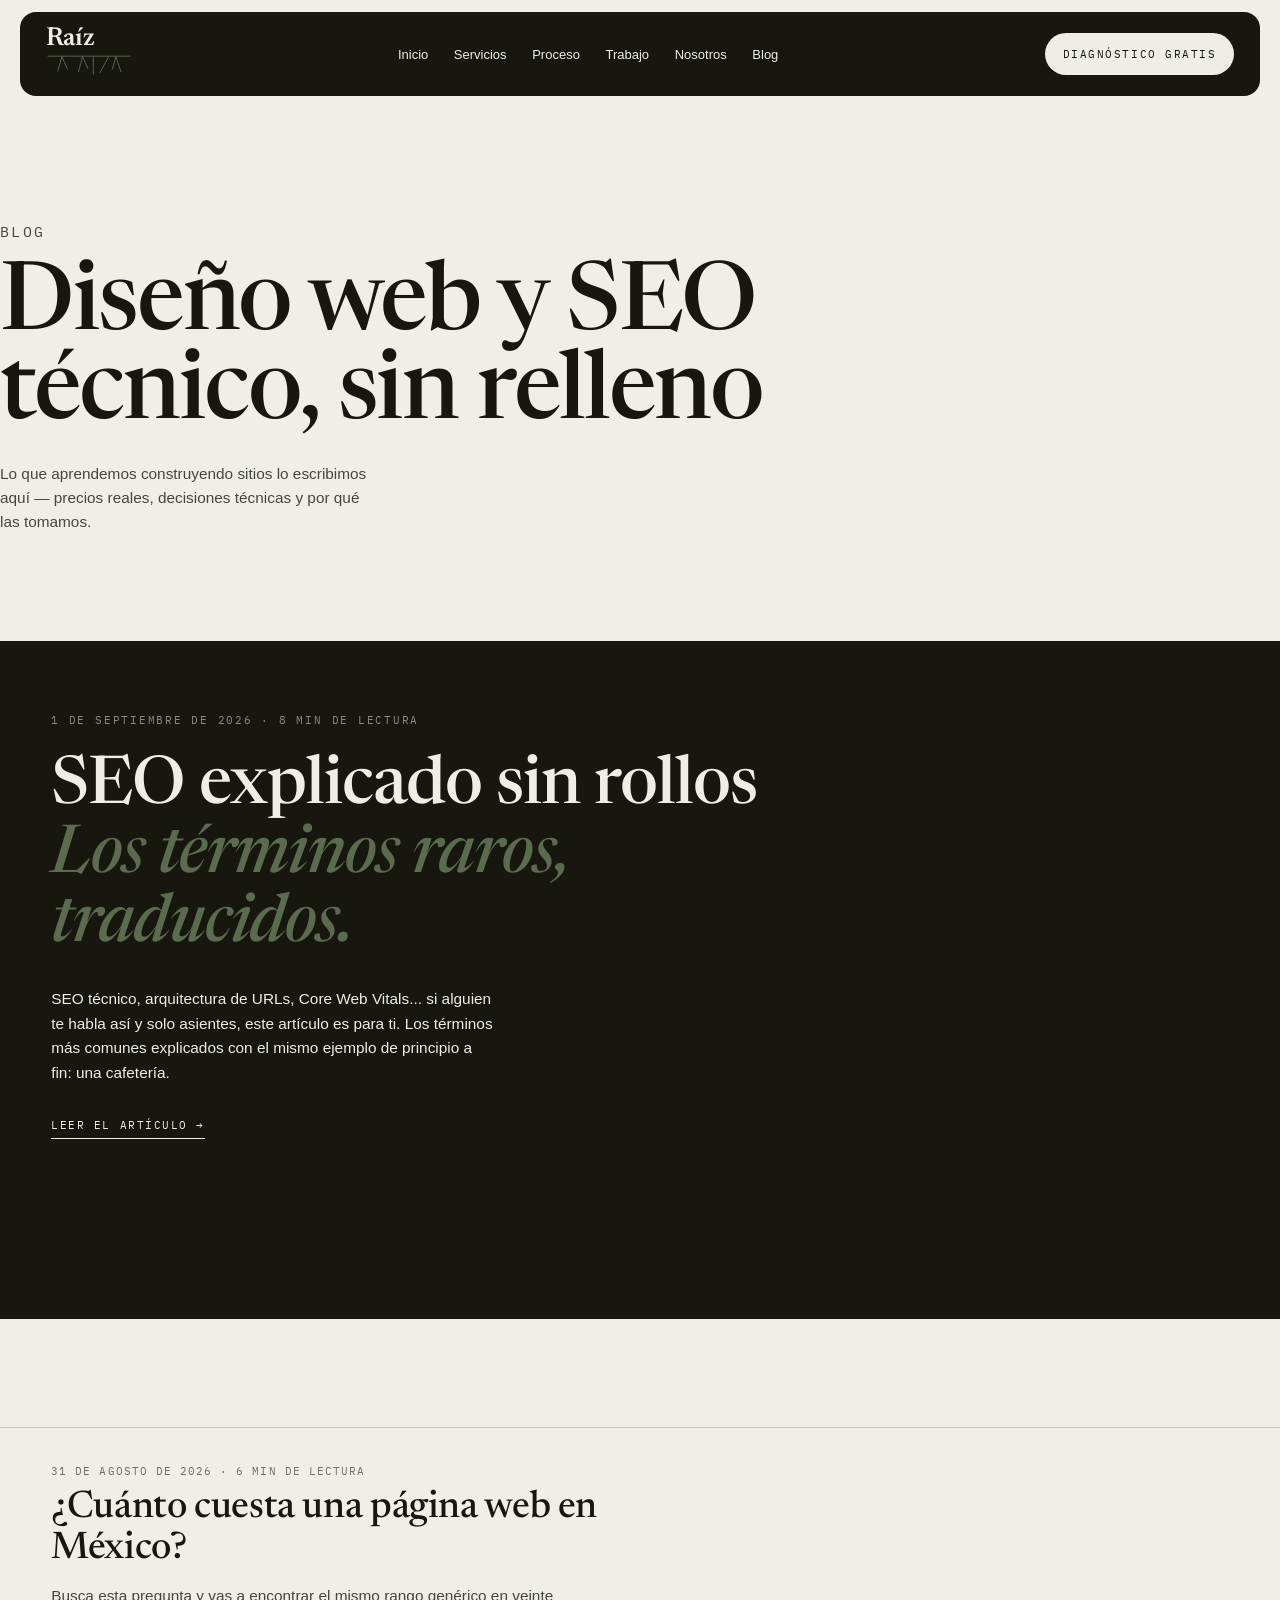
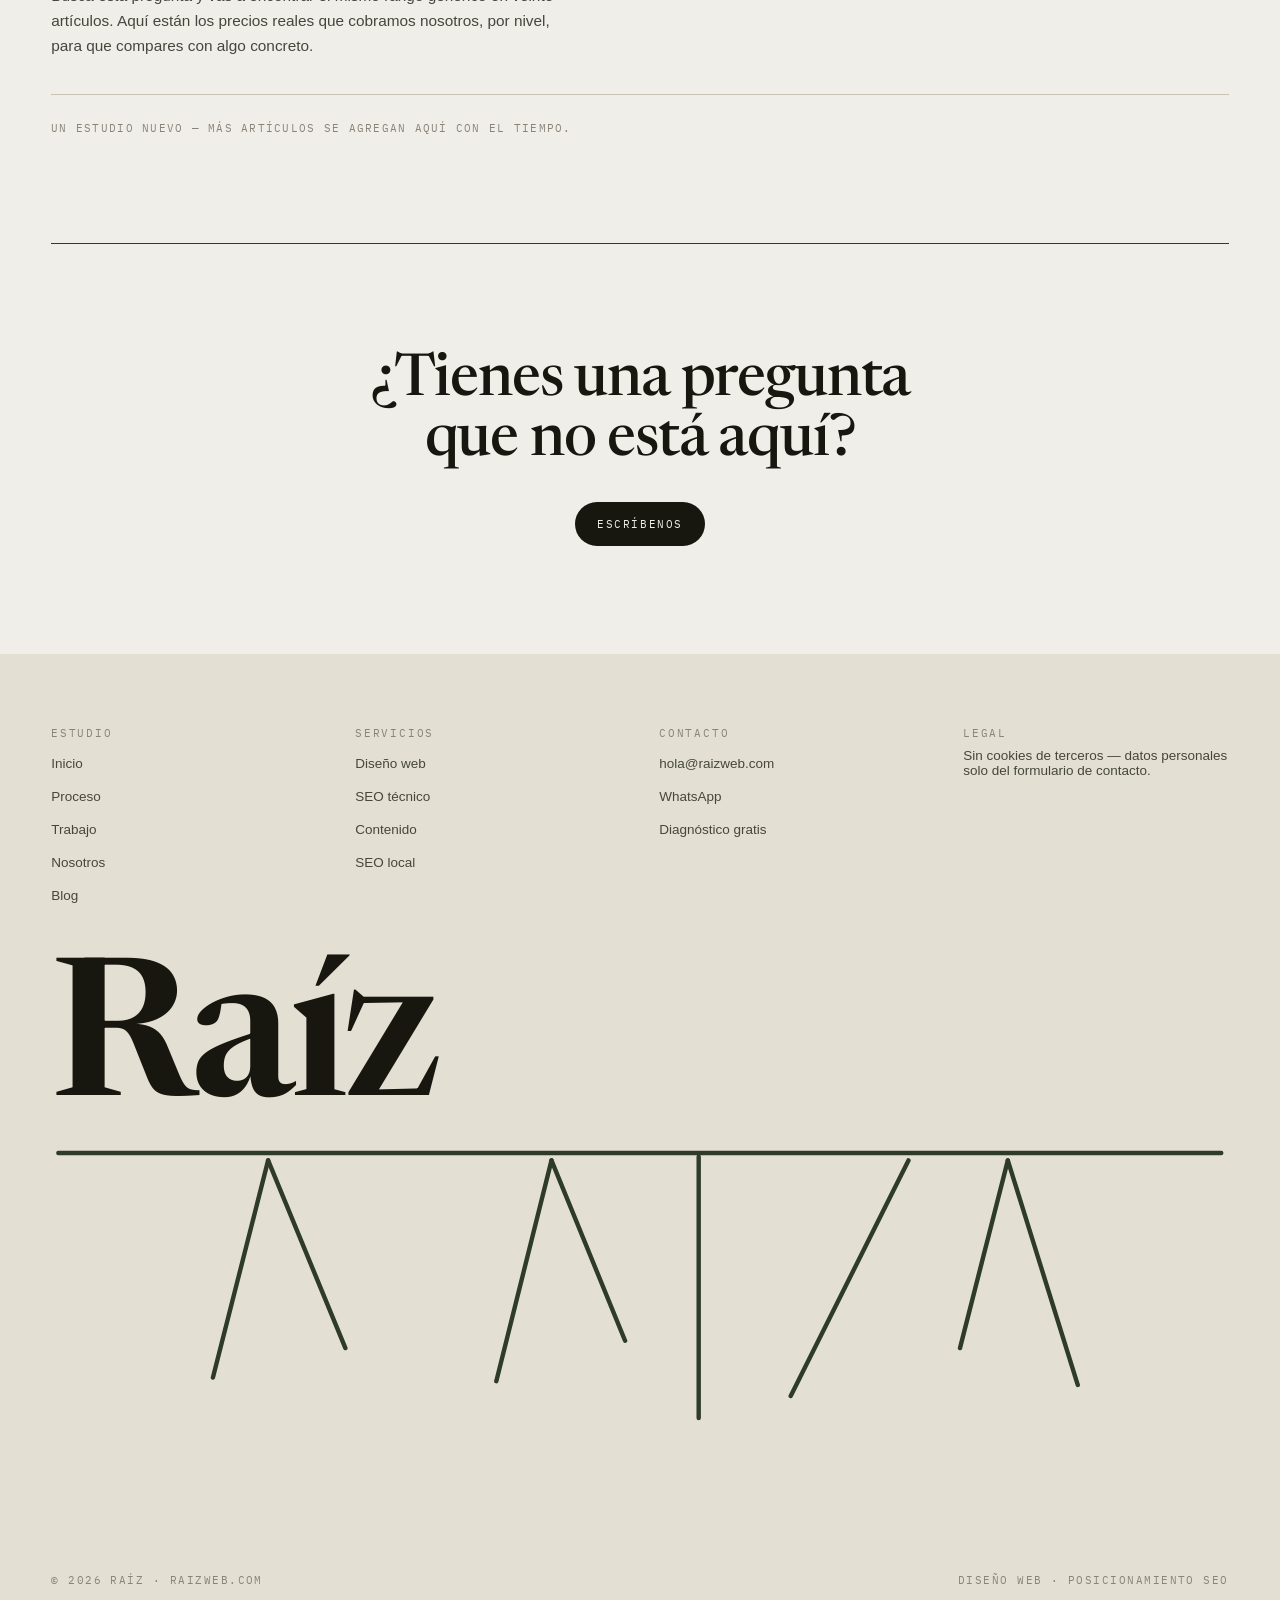
==== blog/index.html @ e57030e3 "Recupera el sitio de raizweb.com desde el despliegue publicado El fuente original se perdió: la carp" ====
<!doctype html>
<html lang="es-MX">
<head>
<meta charset="utf-8" />
<!-- Google tag (gtag.js) -->
<script async src="https://www.googletagmanager.com/gtag/js?id=G-R4C24F13Y9"></script>
<script>
  window.dataLayer = window.dataLayer || [];
  function gtag(){dataLayer.push(arguments);}
  gtag('js', new Date());
  gtag('config', 'G-R4C24F13Y9');
</script>
<meta name="viewport" content="width=device-width, initial-scale=1" />
<title>Blog — Diseño Web y SEO Técnico | Raíz</title>
<meta name="description" content="Ideas claras sobre diseño web y SEO técnico, sin relleno: precios reales, cómo se construye un sitio y qué es lo que de verdad mueve tu posición en Google." />
<link rel="canonical" href="https://raizweb.com/blog/" />
<meta name="theme-color" content="#17170F" />
<link rel="icon" href="/assets/icons/favicon.svg" type="image/svg+xml" />
<link rel="manifest" href="/site.webmanifest" />

<meta property="og:type" content="website" />
<meta property="og:site_name" content="Raíz" />
<meta property="og:title" content="Blog — Diseño Web y SEO Técnico | Raíz" />
<meta property="og:description" content="Ideas claras sobre diseño web y SEO técnico, sin relleno." />
<meta property="og:url" content="https://raizweb.com/blog/" />
<meta property="og:locale" content="es_MX" />
<meta property="og:image" content="https://raizweb.com/assets/img/og/default.jpg" />
<meta property="og:image:width" content="1200" />
<meta property="og:image:height" content="630" />
<meta name="twitter:card" content="summary_large_image" />
<meta name="twitter:image" content="https://raizweb.com/assets/img/og/default.jpg" />

<link rel="preconnect" href="https://fonts.googleapis.com" />
<link rel="preconnect" href="https://fonts.gstatic.com" crossorigin />
<link href="https://fonts.googleapis.com/css2?family=Newsreader:ital,opsz,wght@0,6..72,400;0,6..72,500;0,6..72,600;1,6..72,400&family=IBM+Plex+Mono:wght@400;500&display=swap" rel="stylesheet" />
<link rel="stylesheet" href="../css/raiz.css?v=2" />

<script type="application/ld+json">
{
  "@context": "https://schema.org",
  "@type": "BreadcrumbList",
  "itemListElement": [
    { "@type": "ListItem", "position": 1, "name": "Inicio", "item": "https://raizweb.com/" },
    { "@type": "ListItem", "position": 2, "name": "Blog", "item": "https://raizweb.com/blog/" }
  ]
}
</script>
<script type="application/ld+json">
{
  "@context": "https://schema.org",
  "@type": "Blog",
  "name": "Blog — Raíz",
  "url": "https://raizweb.com/blog/",
  "publisher": { "@type": "ProfessionalService", "name": "Raíz", "url": "https://raizweb.com/" }
}
</script>
</head>
<body>

<header class="encabezado">
  <div class="encabezado__barra">
    <a class="marca" href="../index.html" aria-label="Raíz, inicio">
      <span class="marca__texto">Raíz</span>
      <svg class="marca__raices" viewBox="0 0 640 210" fill="none" stroke="currentColor" stroke-width="7" stroke-linecap="round" aria-hidden="true">
        <path d="M14 16 H626" />
        <path d="M118 20 L88 128" /><path d="M118 20 L160 112" />
        <path d="M272 20 L242 130" /><path d="M272 20 L312 108" />
        <path d="M352 18 L352 150" />
        <path d="M466 20 L402 138" />
        <path d="M520 20 L494 112" /><path d="M520 20 L558 132" />
      </svg>
    </a>
    <nav class="nav">
      <a href="../index.html">Inicio</a>
      <a href="../servicios.html">Servicios</a>
      <a href="../proceso.html">Proceso</a>
      <a href="../trabajos.html">Trabajo</a>
      <a href="../nosotros.html">Nosotros</a>
      <a href="../blog/">Blog</a>
    </nav>
    <a class="btn btn--claro" href="../contacto.html"><span class="btn__largo">Diagnóstico gratis</span><span class="btn__corto">Diagnóstico</span></a>
    <button class="menu-boton" type="button" data-menu-boton aria-expanded="false" aria-controls="menu-movil" aria-label="Abrir menú">
      <span></span><span></span>
    </button>
  </div>
</header>

<div class="menu-movil" id="menu-movil" data-menu-movil>
  <nav>
    <a href="../index.html">Inicio</a>
    <a href="../servicios.html">Servicios</a>
    <a href="../proceso.html">Proceso</a>
    <a href="../trabajos.html">Trabajo</a>
    <a href="../nosotros.html">Nosotros</a>
    <a href="../blog/">Blog</a>
  </nav>
  <a class="btn btn--claro menu-movil__cta" href="../contacto.html">Diagnóstico gratis</a>
  <svg class="menu-movil__raices" viewBox="0 0 640 210" fill="none" stroke="currentColor" stroke-width="2.4" stroke-linecap="round" preserveAspectRatio="none" aria-hidden="true">
    <path d="M4 6 H636" />
    <path d="M118 10 L88 128" /><path d="M118 10 L160 112" />
    <path d="M272 10 L242 130" /><path d="M272 10 L312 108" />
    <path d="M352 8 L352 150" />
    <path d="M466 10 L402 138" />
    <path d="M520 10 L494 112" /><path d="M520 10 L558 132" />
  </svg>
</div>

<main id="main">
  <section class="pagina-hero contenedor">
    <p class="mono pagina-hero__eyebrow">Blog</p>
    <h1>Diseño web y SEO técnico, sin relleno</h1>
    <p>Lo que aprendemos construyendo sitios lo escribimos aquí — precios reales, decisiones técnicas y por qué las tomamos.</p>
  </section>

  <section class="seccion seccion--ink" style="padding-top: 0">
    <div class="contenedor">
      <a class="articulo-destacado reveal" href="seo-explicado-sin-rollos.html">
        <p class="mono mono--ink articulo-destacado__fecha">1 de septiembre de 2026 · 8 min de lectura</p>
        <h2 class="articulo-destacado__titulo">SEO explicado sin rollos <em>Los términos raros, traducidos.</em></h2>
        <p class="articulo-destacado__extracto">SEO técnico, arquitectura de URLs, Core Web Vitals... si alguien te habla así y solo asientes, este artículo es para ti. Los términos más comunes explicados con el mismo ejemplo de principio a fin: una cafetería.</p>
        <span class="enlace-subrayado" style="border-bottom-color: var(--crema)">Leer el artículo →</span>
      </a>
    </div>
  </section>

  <section class="seccion">
    <div class="contenedor articulos">
      <a class="articulo-item reveal" href="cuanto-cuesta-una-pagina-web-mexico.html">
        <p class="mono articulo-item__fecha">31 de agosto de 2026 · 6 min de lectura</p>
        <h3 class="articulo-item__titulo">¿Cuánto cuesta una página web en México?</h3>
        <p class="articulo-item__extracto">Busca esta pregunta y vas a encontrar el mismo rango genérico en veinte artículos. Aquí están los precios reales que cobramos nosotros, por nivel, para que compares con algo concreto.</p>
      </a>
    </div>
    <div class="contenedor">
      <p class="nota">Un estudio nuevo — más artículos se agregan aquí con el tiempo.</p>
    </div>
  </section>

  <section class="contenedor">
    <div class="cta-final reveal">
      <h2>¿Tienes una pregunta que no está aquí?</h2>
      <a class="btn btn--solido" href="../contacto.html">Escríbenos</a>
    </div>
  </section>
</main>

<footer class="pie">
  <div class="contenedor">
    <div class="pie__mapa">
      <div class="pie__col">
        <p class="mono">Estudio</p>
        <a href="../index.html">Inicio</a><a href="../proceso.html">Proceso</a><a href="../trabajos.html">Trabajo</a><a href="../nosotros.html">Nosotros</a><a href="../blog/">Blog</a>
      </div>
      <div class="pie__col">
        <p class="mono">Servicios</p>
        <a href="../servicios.html">Diseño web</a><a href="../servicios.html">SEO técnico</a><a href="../servicios.html">Contenido</a><a href="../servicios.html">SEO local</a>
      </div>
      <div class="pie__col">
        <p class="mono">Contacto</p>
        <a href="mailto:hola@raizweb.com">hola@raizweb.com</a><a href="https://wa.me/523331425580" target="_blank" rel="noopener noreferrer">WhatsApp</a><a href="../contacto.html">Diagnóstico gratis</a>
      </div>
      <div class="pie__col">
        <p class="mono">Legal</p>
        <p>Sin cookies de terceros — datos personales solo del formulario de contacto.</p>
      </div>
    </div>

    <div class="pie__firma">
      <p class="pie__wordmark">Raíz</p>
      <svg class="pie__raices" viewBox="0 0 640 210" fill="none" stroke="currentColor" stroke-width="2.4" stroke-linecap="round" preserveAspectRatio="none" aria-hidden="true">
        <path d="M4 6 H636" />
        <path d="M118 10 L88 128" /><path d="M118 10 L160 112" />
        <path d="M272 10 L242 130" /><path d="M272 10 L312 108" />
        <path d="M352 8 L352 150" />
        <path d="M466 10 L402 138" />
        <path d="M520 10 L494 112" /><path d="M520 10 L558 132" />
      </svg>
    </div>

    <div class="pie__legal">
      <span>© 2026 Raíz · raizweb.com</span>
      <span>Diseño web · Posicionamiento SEO</span>
    </div>
  </div>
</footer>

<script src="../js/raiz.js?v=2"></script>
</body>
</html>
---- css/raiz.css ----
/* ==========================================================================
   Raíz — raízweb.com
   Hoja de estilos base del diseño. Estructura: tokens → base → layout →
   secciones → responsive. Todo con clases: listo para animar.
   ========================================================================== */

/* --- 1. Tokens ------------------------------------------------------------ */
:root {
  /* Color */
  --paper: #F0EEE8;      /* fondo principal */
  --crema: #EFEDE7;      /* texto sobre ink */
  --arena: #E4DFD3;      /* fondo secciones cálidas (trabajo, footer) */
  --arena-2: #E7E3D8;    /* superficie del módulo excavación */
  --ink: #17170F;        /* negro verdoso de marca */
  --verde: #2E3B27;      /* verde raíz */
  --verde-claro: #5A6B4E;
  --verde-terminal: #7E8C71;
  --texto: #46463C;
  --texto-suave: #6E6E62;
  --texto-arena: #8A8478;
  --texto-ink: #A9A99C;
  --texto-ink-suave: #8B8B7E;
  --linea: #C9C3B4;              /* hairline sobre paper */
  --linea-suave: #DDD7C9;
  --linea-ink: rgba(239, 237, 231, .18);

  /* Tipografía */
  --serif: "Newsreader", Georgia, "Times New Roman", serif;
  --sans: "Helvetica Neue", Helvetica, Arial, sans-serif;
  --mono: "IBM Plex Mono", ui-monospace, "SF Mono", Menlo, monospace;

  /* Escala tipográfica (fluida) */
  --t-display: clamp(46px, 7.4vw, 128px);   /* h1 hero / cierre */
  --t-h2: clamp(34px, 4.6vw, 78px);         /* títulos de sección */
  --t-h3: clamp(24px, 3vw, 46px);           /* filas de servicio */
  --t-h4: clamp(24px, 2.3vw, 34px);         /* pasos del método */
  --t-lead: clamp(15px, 1.2vw, 19px);
  --t-body: 15px;
  --t-small: 13.5px;
  --t-mono: 11px;

  /* Ritmo vertical y contenedor */
  --max: 1400px;
  --pad-x: clamp(20px, 4vw, 64px);
  --sec-y: clamp(64px, 12vh, 140px);
  --radio: 18px;
  --radio-s: 14px;

  /* Movimiento */
  --ease: cubic-bezier(.2, .7, .2, 1);
  --dur: .4s;
}

/* --- 2. Base -------------------------------------------------------------- */
*, *::before, *::after { box-sizing: border-box; }

html { scroll-behavior: smooth; }

body {
  margin: 0;
  background: var(--paper);
  color: var(--ink);
  font-family: var(--sans);
  font-size: var(--t-body);
  -webkit-font-smoothing: antialiased;
  text-rendering: optimizeLegibility;
}

h1, h2, h3, h4 { margin: 0; font-weight: 400; font-family: var(--serif); }
p { margin: 0; text-wrap: pretty; }
a { color: inherit; text-decoration: none; }
a:hover { color: var(--verde-claro); }
img, svg { display: block; }
::selection { background: var(--verde); color: var(--paper); }

.serif { font-family: var(--serif); }

/* Etiqueta mono: se usa en todos los micro-textos del sitio */
.mono {
  font-family: var(--mono);
  font-size: var(--t-mono);
  letter-spacing: .16em;
  text-transform: uppercase;
  color: var(--texto-suave);
}
.mono--ink { color: var(--texto-ink-suave); }

.contenedor { max-width: var(--max); margin: 0 auto; padding: 0 var(--pad-x); }
.seccion { padding: var(--sec-y) 0; }
.seccion--ink { background: var(--ink); color: var(--crema); }
.seccion--arena { background: var(--arena); }

/* Cabecera de sección: título + párrafo a la derecha */
.cabecera {
  display: grid;
  grid-template-columns: minmax(0, 1fr) minmax(240px, .7fr);
  gap: clamp(24px, 4vw, 64px);
  align-items: end;
  margin-bottom: clamp(34px, 6vh, 66px);
}
.cabecera__eyebrow { margin-bottom: 18px; }
.titulo {
  font-size: var(--t-h2);
  font-weight: 500;
  line-height: .96;
  letter-spacing: -.02em;
  text-wrap: balance;
}
.cabecera__texto { line-height: 1.55; color: var(--texto); max-width: 40ch; }
.seccion--ink .cabecera__texto { color: var(--texto-ink); }

/* Botones */
.btn {
  display: inline-block;
  font-family: var(--mono);
  font-size: var(--t-mono);
  letter-spacing: .14em;
  text-transform: uppercase;
  padding: 15px 22px;
  border-radius: 999px;
  white-space: nowrap;
  transition: background var(--dur) var(--ease), color var(--dur) var(--ease), border-color var(--dur) var(--ease);
}
.btn--solido { background: var(--ink); color: var(--crema); }
.btn--solido:hover { background: var(--verde); color: var(--crema); }
.btn--linea { border: 1px solid var(--linea); }
.btn--linea:hover { border-color: var(--ink); color: var(--ink); }
.btn--claro { background: var(--crema); color: var(--ink); padding: 14px 18px; }
.btn--claro:hover { background: var(--verde-claro); color: var(--crema); }

/* --- 3. Cabecera del sitio ------------------------------------------------ */
.encabezado {
  position: sticky;
  top: 0;
  z-index: 60;
  padding: 12px clamp(12px, 2vw, 20px);
  background: color-mix(in srgb, var(--paper) 82%, transparent);
  backdrop-filter: blur(14px);
}
.encabezado__barra {
  display: flex;
  align-items: center;
  justify-content: space-between;
  gap: 24px;
  background: var(--ink);
  color: var(--crema);
  border-radius: 16px;
  padding: 14px clamp(16px, 2vw, 26px);
}
.marca { display: flex; flex-direction: column; gap: 2px; line-height: 1; }
.marca__texto { font-family: var(--serif); font-weight: 600; font-size: 26px; letter-spacing: -.01em; }
.marca__raices { width: 86px; height: auto; overflow: visible; color: var(--verde-claro); }
.nav { display: flex; align-items: center; gap: clamp(14px, 2vw, 34px); font-size: 13px; }
.nav a { position: relative; }
.nav a::after {
  content: "";
  position: absolute;
  left: 0; right: 100%; bottom: -5px;
  height: 1px;
  background: currentColor;
  transition: right var(--dur) var(--ease);
}
.nav a:hover::after { right: 0; }

/* --- 4. Hero -------------------------------------------------------------- */
.hero {
  position: relative;
  overflow: hidden;
  padding: clamp(40px, 8vh, 96px) 0 0;
  min-height: 88vh;
  display: flex;
  flex-direction: column;
  justify-content: space-between;
}
/* Video de fondo del hero: carga diferida por IntersectionObserver (raiz.js).
   Mientras no hay fotogramas listos, se ve el placeholder rayado del wrap;
   raiz.js añade .is-cargado en el evento canplay y el video aparece encima. */
.hero__video-wrap {
  position: absolute;
  inset: 0;
  z-index: 0;
  overflow: hidden;
  background: repeating-linear-gradient(135deg, var(--crema) 0 9px, var(--arena-2) 9px 18px);
}
.hero__video {
  position: absolute;
  inset: 0;
  width: 100%;
  height: 100%;
  object-fit: cover;
  opacity: 0;
  transition: opacity .6s var(--ease);
}
.hero__video.is-cargado { opacity: 1; }
/* Velo: sube la luminosidad del fondo lo suficiente para que el H1 (ink
   sobre el video) mantenga >= 4.5:1 incluso en el fotograma más claro del
   loop (verificado: peor caso medido 3.89:1 sin velo -> 5.4:1 con este
   degradado). Más opaco a la izquierda, donde vive el texto. */
.hero__velo {
  position: absolute;
  inset: 0;
  background: linear-gradient(100deg,
    color-mix(in srgb, var(--paper) 38%, transparent) 0%,
    color-mix(in srgb, var(--paper) 20%, transparent) 60%,
    color-mix(in srgb, var(--paper) 9%, transparent) 100%);
}
.hero > *:not(.hero__video-wrap) { position: relative; z-index: 1; }
.hero__grid {
  display: grid;
  grid-template-columns: minmax(0, 1.55fr) minmax(240px, .85fr);
  gap: clamp(28px, 4vw, 72px);
  align-items: end;
  width: 100%;
}
/* --texto-suave (#6E6E62), color base de .mono, ya da ~4.45:1 contra --paper
   sólido -- al límite incluso SIN video (hallazgo aparte, no se toca aquí).
   Con el video de fondo no hay velo translúcido que lo salve, así que se le
   da un chip 100% opaco: iguala el estándar del resto del sitio en vez de
   quedar por debajo. */
.hero__eyebrow {
  display: inline-block;
  letter-spacing: .18em;
  margin-bottom: clamp(22px, 4vh, 44px);
  background: var(--paper);
  padding: 7px 14px;
  border-radius: 999px;
}
.hero__titular {
  font-size: var(--t-display);
  font-weight: 500;
  line-height: .9;
  letter-spacing: -.025em;
  text-wrap: balance;
}
.hero__titular em { font-style: italic; color: var(--verde); }
/* --texto (#46463C) es más claro que --ink: sobre el video necesita mucho
   más respaldo que el degradado del velo por sí solo (medido: 2.43:1 en el
   peor fotograma sin nada). En vez de oscurecer el texto, se le da un panel
   propio al 62% de --paper — verificado >= 4.5:1 (da ~5.3:1) en el peor caso. */
.hero__lateral {
  display: flex;
  flex-direction: column;
  gap: 26px;
  padding: clamp(20px, 2.4vw, 30px);
  background: color-mix(in srgb, var(--paper) 62%, transparent);
  border-radius: var(--radio);
}
.hero__lead { font-size: clamp(15px, 1.15vw, 18px); line-height: 1.5; color: var(--texto); max-width: 38ch; }
.hero__acciones { display: flex; flex-wrap: wrap; gap: 10px; }

/* Banda de raíces: la "línea del suelo" del hero */
.banda-raices { margin-top: clamp(36px, 7vh, 88px); overflow: hidden; }
.banda-raices__linea { border-top: 1.5px solid var(--verde); }
.banda-raices__fila {
  display: flex;
  align-items: flex-start;
  justify-content: space-between;
  gap: 12px;
  padding: 0 clamp(16px, 6vw, 130px);
  color: var(--verde);
}
.raiz-glifo { width: clamp(42px, 5.6vw, 84px); height: auto; overflow: visible; }
.raiz-glifo path { stroke-dasharray: 240; }
/* Animación de crecimiento: se dispara con .is-visible (ver js/raiz.js) */
.banda-raices.is-visible .raiz-glifo path { animation: raizCrece 1.5s var(--ease) both; }
.banda-raices .raiz-glifo:nth-child(1) path { animation-delay: .10s; }
.banda-raices .raiz-glifo:nth-child(2) path { animation-delay: .28s; }
.banda-raices .raiz-glifo:nth-child(3) path { animation-delay: .46s; }
.banda-raices .raiz-glifo:nth-child(4) path { animation-delay: .64s; }
.banda-raices .raiz-glifo:nth-child(5) path { animation-delay: .82s; }

@keyframes raizCrece { from { stroke-dashoffset: 240; } to { stroke-dashoffset: 0; } }

/* --- 5. Marquesina -------------------------------------------------------- */
.marquesina { background: var(--ink); color: var(--crema); overflow: hidden; padding: 15px 0; }
.marquesina__pista {
  display: flex;
  width: max-content;
  animation: marquesina 34s linear infinite;
  font-family: var(--mono);
  font-size: 12px;
  letter-spacing: .2em;
  text-transform: uppercase;
}
.marquesina__grupo { display: flex; gap: 42px; padding-right: 42px; }
.marquesina__grupo span:nth-child(even) { opacity: .4; }
@keyframes marquesina { from { transform: translateX(0); } to { transform: translateX(-50%); } }

/* --- 6. Excavación (módulo interactivo) ----------------------------------- */
/* Dos capas apiladas; la variable --suelo (en %) define dónde está la línea.
   js/raiz.js la actualiza al arrastrar. Animar = interpolar --suelo. */
.excavacion {
  --suelo: 38%;
  position: relative;
  height: clamp(460px, 62vh, 660px);
  border-radius: 20px;
  overflow: hidden;
  border: 1px solid #D8D2C4;
  background: var(--arena-2);
  user-select: none;
  touch-action: none;
}
.capa { position: absolute; left: 0; right: 0; overflow: hidden; padding: clamp(20px, 3vw, 38px); }
.capa--superficie { top: 0; height: var(--suelo); }
.capa--subsuelo {
  top: var(--suelo);
  bottom: 0;
  background: var(--ink);
  color: var(--crema);
  padding-top: clamp(28px, 3.4vw, 46px);
  padding-bottom: 0;
}
.capa__encabezado {
  display: flex;
  align-items: baseline;
  justify-content: space-between;
  gap: 16px;
}
.capa__encabezado strong { font-weight: 400; color: var(--ink); }
.capa--subsuelo .capa__encabezado strong { color: var(--crema); }

.superficie__grid {
  display: grid;
  grid-template-columns: repeat(auto-fit, minmax(150px, 1fr));
  gap: clamp(16px, 2vw, 30px);
  margin-top: clamp(18px, 3vh, 34px);
}
.superficie__item { border-top: 1px solid var(--linea); padding-top: 14px; }
.superficie__item h3 { font-size: clamp(20px, 1.9vw, 28px); line-height: 1.05; }
.superficie__item p { font-size: 13px; line-height: 1.5; color: #56564B; margin-top: 8px; }

.subsuelo__grid { display: grid; grid-template-columns: minmax(0, 1fr) minmax(0, .8fr); gap: clamp(20px, 3vw, 48px); }
.subsuelo__lista { display: flex; flex-direction: column; gap: 14px; margin-top: clamp(16px, 2.6vh, 30px); }
.subsuelo__fila {
  display: grid;
  grid-template-columns: 42px 1fr;
  gap: 12px;
  align-items: baseline;
  border-top: 1px solid var(--linea-ink);
  padding-top: 12px;
  font-size: clamp(15px, 1.5vw, 21px);
}
.subsuelo__fila i { font-family: var(--mono); font-size: 11px; font-style: normal; color: #6C7A5F; }
.terminal {
  font-family: var(--mono);
  font-size: 11.5px;
  line-height: 2.1;
  color: var(--verde-terminal);
  border-left: 1px solid rgba(239, 237, 231, .14);
  padding-left: clamp(14px, 2vw, 26px);
}
.terminal b { font-weight: 400; color: var(--crema); }

/* Tirador de la línea del suelo */
.tirador {
  position: absolute;
  left: 0; right: 0;
  top: var(--suelo);
  height: 44px;
  transform: translateY(-50%);
  cursor: ns-resize;
  display: flex;
  align-items: center;
  justify-content: center;
}
.tirador__linea { position: absolute; left: 0; right: 0; top: 50%; height: 1.5px; background: var(--verde); }
.tirador__pastilla {
  position: relative;
  font-family: var(--mono);
  font-size: 10.5px;
  letter-spacing: .16em;
  text-transform: uppercase;
  background: var(--verde);
  color: var(--paper);
  padding: 8px 16px;
  border-radius: 999px;
  animation: late 2.6s ease-in-out infinite;
}
.excavacion.is-dragging .tirador__pastilla { animation: none; }
@keyframes late { 0%, 100% { transform: translateY(0); } 50% { transform: translateY(5px); } }

/* --- 7. Servicios --------------------------------------------------------- */
.servicios { display: flex; flex-direction: column; }
.servicio {
  display: grid;
  grid-template-columns: 72px minmax(0, 1fr) minmax(0, .9fr) 34px;
  gap: clamp(12px, 2vw, 28px);
  align-items: center;
  padding: clamp(20px, 2.4vw, 30px) var(--pad-x);
  margin: 0 calc(var(--pad-x) * -1);
  border-top: 1px solid var(--linea-ink);
  color: var(--crema);
  transition: background var(--dur) var(--ease), color var(--dur) var(--ease);
}
.servicio:last-child { border-bottom: 1px solid var(--linea-ink); }
.servicio:hover { background: var(--crema); color: var(--ink); }
.servicio__num { font-family: var(--mono); font-size: 11px; letter-spacing: .1em; opacity: .5; }
.servicio__nombre { font-family: var(--serif); font-size: var(--t-h3); line-height: 1; letter-spacing: -.02em; }
.servicio__detalle { font-family: var(--mono); font-size: 11px; letter-spacing: .06em; line-height: 1.9; opacity: .62; }
.servicio__flecha { font-size: 20px; opacity: .5; text-align: right; transition: transform var(--dur) var(--ease); }
.servicio:hover .servicio__flecha { transform: translateX(6px); }

/* --- 8. Método ------------------------------------------------------------ */
.metodo__grid {
  display: grid;
  grid-template-columns: repeat(auto-fit, minmax(168px, 1fr));
  gap: clamp(14px, 2vw, 40px);
  border-top: 1.5px solid var(--verde);
}
.paso__glifo { width: 62px; height: auto; overflow: visible; color: var(--verde); }
.paso__etapa { margin-top: 26px; }
.paso h3 { font-size: var(--t-h4); line-height: 1.05; margin-top: 10px; }
.paso p { font-size: 14px; line-height: 1.55; color: var(--texto); margin-top: 10px; }

/* --- 9. Trabajo ----------------------------------------------------------- */
.trabajo__cabecera {
  display: flex;
  flex-wrap: wrap;
  align-items: end;
  justify-content: space-between;
  gap: 20px;
  margin-bottom: clamp(30px, 5vh, 56px);
}
.enlace-subrayado { font-family: var(--mono); font-size: var(--t-mono); letter-spacing: .14em; text-transform: uppercase; border-bottom: 1px solid var(--ink); padding: 6px 0; }
.casos { display: grid; grid-template-columns: repeat(auto-fit, minmax(300px, 1fr)); gap: clamp(18px, 2.4vw, 34px); }
.caso__media {
  aspect-ratio: 4 / 3;
  border-radius: var(--radio-s);
  border: 1px solid var(--linea);
  /* PLACEHOLDER — sustituir por <img> real del proyecto */
  background: repeating-linear-gradient(135deg, var(--crema) 0 9px, var(--arena-2) 9px 18px);
  display: flex;
  align-items: center;
  justify-content: center;
  overflow: hidden;
}
.caso__media img { width: 100%; height: 100%; object-fit: cover; transition: transform .8s var(--ease); }
.caso:hover .caso__media img { transform: scale(1.03); }
.caso__pie {
  display: flex;
  align-items: baseline;
  justify-content: space-between;
  gap: 14px;
  margin-top: 18px;
  border-top: 1px solid var(--linea);
  padding-top: 14px;
}
.caso__nombre { font-family: var(--serif); font-size: clamp(21px, 1.9vw, 28px); }
.caso__metrica { font-family: var(--mono); font-size: clamp(13px, 1.1vw, 15px); color: var(--verde); margin-top: 8px; }
.nota { font-family: var(--mono); font-size: 10.5px; letter-spacing: .12em; text-transform: uppercase; color: var(--texto-arena); margin-top: 26px; }

/* --- 10. Cifras ----------------------------------------------------------- */
.cifras { display: grid; grid-template-columns: repeat(auto-fit, minmax(190px, 1fr)); gap: clamp(20px, 3vw, 44px); }
.cifra { border-top: 1px solid rgba(239, 237, 231, .22); padding-top: 18px; }
.cifra__valor { font-family: var(--serif); font-size: clamp(40px, 5vw, 76px); line-height: 1; letter-spacing: -.03em; }
.cifra__etiqueta { margin-top: 12px; }

/* --- 11. Planes ----------------------------------------------------------- */
.planes { display: grid; grid-template-columns: repeat(auto-fit, minmax(270px, 1fr)); gap: clamp(16px, 2vw, 26px); align-items: start; }
.plan {
  border: 1px solid var(--linea);
  border-radius: var(--radio);
  padding: clamp(24px, 2.6vw, 36px);
  background: var(--paper);
  transition: transform var(--dur) var(--ease), box-shadow var(--dur) var(--ease);
}
.plan:hover { transform: translateY(-4px); }
.plan--destacado { border-color: var(--ink); background: var(--ink); color: var(--crema); }
.plan__precio { font-family: var(--serif); font-size: clamp(22px, 2.3vw, 32px); line-height: 1.1; margin-top: 18px; }
.plan__unidad { font-family: var(--mono); font-size: 11px; color: var(--texto-suave); margin-top: 8px; }
.plan--destacado .plan__unidad { color: var(--texto-ink-suave); }
.plan__texto { font-size: 14px; line-height: 1.55; color: var(--texto); margin-top: 20px; }
.plan--destacado .plan__texto { color: var(--texto-ink); }
.plan__lista { display: flex; flex-direction: column; gap: 10px; margin-top: 24px; font-size: var(--t-small); color: var(--texto); }
.plan--destacado .plan__lista { color: #D5D3C8; }
.plan__lista > div { border-top: 1px solid var(--linea-suave); padding-top: 10px; }
.plan--destacado .plan__lista > div { border-top-color: var(--linea-ink); }
.plan__cta { display: block; text-align: center; margin-top: 28px; padding: 14px; }
.plan__cabecera { display: flex; align-items: center; justify-content: space-between; gap: 12px; }
.pastilla { font-family: var(--mono); font-size: 10px; letter-spacing: .14em; text-transform: uppercase; background: var(--verde); padding: 6px 12px; border-radius: 999px; }

/* --- 12. FAQ -------------------------------------------------------------- */
.faq { max-width: 1080px; margin: 0 auto; padding: 0 var(--pad-x); }
.faq__item { border-top: 1px solid var(--linea); }
.faq__item:last-of-type { border-bottom: 1px solid var(--linea); }
.faq__item summary {
  display: flex;
  align-items: center;
  justify-content: space-between;
  gap: 20px;
  padding: 22px 0;
  font-family: var(--serif);
  font-size: clamp(19px, 1.9vw, 27px);
  cursor: pointer;
  list-style: none;
}
.faq__item summary::-webkit-details-marker { display: none; }
.faq__signo { font-family: var(--mono); font-size: 15px; color: var(--verde); transition: transform .3s var(--ease); }
.faq__item[open] .faq__signo { transform: rotate(45deg); }
.faq__item p { font-size: 14.5px; line-height: 1.6; color: var(--texto); padding: 0 0 24px; max-width: 62ch; }

/* --- 13. Cierre / contacto ------------------------------------------------ */
.cierre { background: var(--ink); color: var(--crema); padding: clamp(70px, 14vh, 160px) 0 0; overflow: hidden; }
.cierre__titular { font-size: clamp(42px, 8vw, 140px); font-weight: 500; line-height: .88; letter-spacing: -.03em; text-wrap: balance; }
.cierre__titular em { font-style: italic; color: var(--verde-terminal); }
.cierre__grid { display: grid; grid-template-columns: repeat(auto-fit, minmax(260px, 1fr)); gap: clamp(20px, 3vw, 48px); align-items: end; margin-top: clamp(30px, 6vh, 60px); }
.cierre__lead { font-size: var(--t-lead); line-height: 1.5; color: var(--texto-ink); max-width: 42ch; }
.cierre__email { font-family: var(--serif); font-size: clamp(22px, 2.4vw, 38px); border-bottom: 1px solid rgba(239, 237, 231, .4); padding-bottom: 10px; }
.cierre__raices { margin-top: clamp(50px, 10vh, 110px); border-top: 1.5px solid #3A4A32; }
.cierre__raices .banda-raices__fila { color: var(--verde-claro); padding: 0 clamp(14px, 5vw, 110px); }

/* --- 14. Footer ----------------------------------------------------------- */
.pie { background: var(--arena); padding: clamp(44px, 8vh, 80px) 0 30px; }
.pie__mapa { display: grid; grid-template-columns: repeat(auto-fit, minmax(150px, 1fr)); gap: clamp(20px, 3vw, 40px); }
.pie__col { display: flex; flex-direction: column; gap: 2px; font-size: var(--t-small); color: var(--texto); }
.pie__col a { padding: 8px 0; }
.pie__col .mono { margin-bottom: 6px; color: var(--texto-arena); }
.pie__firma { margin-top: clamp(40px, 7vh, 76px); color: var(--verde); }
.pie__wordmark { font-family: var(--serif); font-weight: 600; font-size: clamp(64px, 15vw, 230px); line-height: .8; letter-spacing: -.03em; color: var(--ink); }
.pie__raices { width: 100%; height: auto; margin-top: 14px; overflow: visible; }
.pie__legal {
  display: flex;
  flex-wrap: wrap;
  justify-content: space-between;
  gap: 12px;
  margin-top: clamp(30px, 5vh, 54px);
  font-family: var(--mono);
  font-size: 10.5px;
  letter-spacing: .14em;
  text-transform: uppercase;
  color: var(--texto-arena);
}

/* --- 15. Revelado al hacer scroll ---------------------------------------- */
/* js/raiz.js añade .is-visible cuando el bloque entra en pantalla. */
.reveal { opacity: 0; transform: translateY(26px); transition: opacity .9s var(--ease), transform .9s var(--ease); }
.reveal.is-visible { opacity: 1; transform: none; }

/* --- 15b. Header de página interna (servicios, proceso, trabajos, etc.) --- */
.pagina-hero { padding: clamp(56px, 10vh, 110px) 0 var(--sec-y); }
.pagina-hero__eyebrow { margin-bottom: 18px; }
.pagina-hero h1 {
  font-size: var(--t-display);
  font-weight: 500;
  line-height: .94;
  letter-spacing: -.025em;
  text-wrap: balance;
  max-width: 17ch;
}
.pagina-hero p { margin-top: 22px; font-size: var(--t-lead); line-height: 1.55; color: var(--texto); max-width: 46ch; }

/* --- 15b-2. Franja de imagen de página interna -----------------------------
   Banda a sangre, debajo del texto del pagina-hero (no detrás) — así no hace
   falta velo ni verificación de contraste como en el video del home; el
   texto siempre vive sobre --paper sólido. */
.pagina-imagen {
  width: 100%;
  aspect-ratio: 2.4 / 1;
  overflow: hidden;
  border-top: 1.5px solid var(--verde);
}
.pagina-imagen img { width: 100%; height: 100%; object-fit: cover; display: block; }

/* --- 15c. Valores (nosotros.html) ------------------------------------------ */
.valores { display: grid; grid-template-columns: repeat(auto-fit, minmax(220px, 1fr)); gap: clamp(20px, 3vw, 44px); border-top: 1.5px solid var(--verde); }
.valor { padding-top: clamp(20px, 3vh, 34px); }
.valor__num { font-family: var(--mono); font-size: 11px; color: var(--verde); letter-spacing: .1em; }
.valor h3 { font-size: var(--t-h4); line-height: 1.05; margin-top: 14px; }
.valor p { font-size: 14px; line-height: 1.55; color: var(--texto); margin-top: 10px; }
.intro-larga { max-width: 62ch; font-size: var(--t-lead); line-height: 1.6; color: var(--texto); }

/* --- 15d. Canales de contacto (contacto.html) ------------------------------ */
.canales { display: grid; grid-template-columns: repeat(auto-fit, minmax(240px, 1fr)); gap: clamp(16px, 2vw, 26px); }
.canal { border: 1px solid var(--linea); border-radius: var(--radio); padding: clamp(24px, 2.6vw, 34px); }
.canal h3 { font-size: var(--t-h4); }
.canal p { font-size: 14px; line-height: 1.55; color: var(--texto); margin-top: 12px; }
.canal .btn { margin-top: 20px; }

/* --- 15f. CTA de cierre simple (páginas internas) -------------------------- */
.cta-final { text-align: center; padding: var(--sec-y) 0; border-top: 1.5px solid var(--verde); }
.cta-final h2 { font-size: var(--t-h2); font-weight: 500; line-height: 1.02; letter-spacing: -.02em; max-width: 20ch; margin: 0 auto; text-wrap: balance; }
.cta-final .btn { margin-top: 30px; }

/* --- 15e. Menú móvil -------------------------------------------------------- */
.menu-boton {
  display: none;
  flex-direction: column;
  justify-content: center;
  align-items: center;
  gap: 5px;
  width: 44px;
  height: 44px;
  flex-shrink: 0;
  background: none;
  border: none;
  padding: 0;
  cursor: pointer;
}
.menu-boton span { display: block; width: 20px; height: 1.5px; background: var(--crema); transition: transform var(--dur) var(--ease), opacity var(--dur) var(--ease); }
.menu-boton[aria-expanded="true"] span:first-child { transform: translateY(3.25px) rotate(45deg); }
.menu-boton[aria-expanded="true"] span:last-child { transform: translateY(-3.25px) rotate(-45deg); }

.menu-movil {
  position: fixed;
  inset: 0;
  z-index: 90;
  background: var(--ink);
  color: var(--crema);
  display: flex;
  flex-direction: column;
  padding: clamp(90px, 16vh, 140px) clamp(20px, 6vw, 40px) clamp(30px, 5vh, 50px);
  opacity: 0;
  visibility: hidden;
  transform: translateY(-14px);
  transition: opacity var(--dur) var(--ease), transform var(--dur) var(--ease), visibility 0s linear var(--dur);
}
.menu-movil.is-open { opacity: 1; visibility: visible; transform: none; transition: opacity var(--dur) var(--ease), transform var(--dur) var(--ease); }
.menu-movil nav { display: flex; flex-direction: column; margin: auto 0; }
.menu-movil nav a { font-family: var(--serif); font-size: clamp(30px, 9vw, 50px); font-weight: 500; letter-spacing: -.02em; border-top: 1px solid var(--linea-ink); padding: 14px 0; }
.menu-movil nav a:first-child { border-top: none; }
.menu-movil__raices { width: 100%; height: auto; color: var(--verde-claro); margin-top: clamp(24px, 5vh, 50px); overflow: visible; }
.menu-movil__cta { align-self: flex-start; margin-top: clamp(20px, 4vh, 36px); }
body.menu-abierto { overflow: hidden; }

/* --- 15f. Blog --------------------------------------------------------------
   Lista de artículos (blog/index.html) y cuerpo de artículo individual. */

/* Tarjeta destacada — el artículo más reciente, tratamiento tipográfico grande
   sobre ink, mismo lenguaje que el hero del home (nunca una fila de lista gris). */
.articulo-destacado { display: block; padding: clamp(50px, 8vh, 96px) 0; }
.articulo-destacado__fecha { margin-bottom: clamp(20px, 3vh, 30px); }
.articulo-destacado__titulo { font-family: var(--serif); font-weight: 500; font-size: clamp(34px, 5.2vw, 68px); line-height: 1.03; letter-spacing: -.015em; max-width: 18ch; color: var(--crema); }
.articulo-destacado__titulo em { font-style: italic; color: var(--verde-claro); }
.articulo-destacado__extracto { font-size: var(--t-lead); line-height: 1.6; color: var(--crema); max-width: 52ch; margin-top: clamp(20px, 3vh, 28px); }
.articulo-destacado .enlace-subrayado { display: inline-block; margin-top: clamp(20px, 3vh, 30px); }

.articulos { border-top: 1px solid var(--linea); }
.articulo-item { display: block; padding: clamp(28px, 4vh, 46px) 0; border-bottom: 1px solid var(--linea); }
.articulo-item__fecha { font-family: var(--mono); font-size: 10.5px; letter-spacing: .1em; text-transform: uppercase; color: var(--texto-suave); }
.articulo-item__titulo { font-family: var(--serif); font-weight: 500; font-size: clamp(24px, 3vw, 38px); line-height: 1.08; margin-top: 10px; max-width: 30ch; letter-spacing: -.01em; }
.articulo-item__extracto { font-size: var(--t-lead); line-height: 1.6; color: var(--texto); margin-top: 14px; max-width: 60ch; }

.articulo-meta { font-family: var(--mono); font-size: 10.5px; letter-spacing: .1em; text-transform: uppercase; color: var(--texto-suave); margin-top: 14px; }

/* Banda de precios — mismo patrón que .cifras del home (números grandes sobre
   ink), pero con .plan__precio como tamaño de fuente porque son cifras largas
   ("$12,000–15,000"), no números cortos como "100/100" — .cifra__valor a
   76px se saldría de la columna, ya se aprendió esa lección con .plan__precio. */
.cifra__valor--precio { font-size: clamp(22px, 2.6vw, 34px); letter-spacing: -.01em; }
/* Ancho del cuerpo: nada de columna angosta tipo celular en escritorio —
   antes eran 62ch (~600px) y se veía chico en pantallas grandes. Ajustado
   a 760px / 18px, calibrado contra una referencia real que mandó el
   usuario (Ars Technica: cuerpo de artículo a 675px / 18px en 1920px de
   ancho) — ancho suficiente para no sentirse angosto, sin pasarse a
   líneas tan largas que cueste trabajo seguir leyendo. */
.articulo-cuerpo { max-width: 760px; margin: 0 auto; }
.articulo-cuerpo h2 { font-size: var(--t-h3); line-height: 1.1; margin-top: clamp(40px, 6vh, 64px); letter-spacing: -.01em; }
.articulo-cuerpo h3 { font-size: var(--t-h4); line-height: 1.1; margin-top: clamp(28px, 4vh, 44px); }
.articulo-cuerpo p { font-size: clamp(16px, 1.15vw, 19px); line-height: 1.6; color: var(--texto); margin-top: 20px; }
.articulo-cuerpo ul, .articulo-cuerpo ol { margin-top: 20px; padding-left: 24px; font-size: clamp(16px, 1.15vw, 19px); line-height: 1.6; color: var(--texto); }
.articulo-cuerpo li { margin-top: 8px; }
.articulo-cuerpo strong { color: var(--ink); font-weight: 600; }
.articulo-cuerpo code { font-family: var(--mono); font-size: .85em; background: var(--arena); padding: .15em .4em; border-radius: 3px; }
.articulo-cuerpo table { width: 100%; border-collapse: collapse; margin-top: 24px; font-size: var(--t-lead); }
.articulo-cuerpo th, .articulo-cuerpo td { text-align: left; padding: 12px 14px 12px 0; border-bottom: 1px solid var(--linea); }
.articulo-cuerpo th { font-family: var(--mono); font-size: 10px; letter-spacing: .08em; text-transform: uppercase; color: var(--texto-suave); font-weight: 400; }

/* --- 16. Responsive ------------------------------------------------------- */
@media (max-width: 840px) {
  .nav { display: none; }
  .menu-boton { display: flex; }
  .hero__grid,
  .cabecera,
  .subsuelo__grid { grid-template-columns: minmax(0, 1fr); align-items: start; }
  .hero { min-height: auto; }
  .excavacion { height: 620px; }
}

@media (max-width: 560px) {
  .servicio { grid-template-columns: 34px minmax(0, 1fr); row-gap: 6px; }
  .servicio__detalle { grid-column: 2; }
  .servicio__flecha { display: none; }
  .capa { padding: 20px; }
  .encabezado__barra { gap: 10px; }
  .encabezado__barra .btn--claro { padding: 10px 14px; }
}

/* Pantallas muy angostas (320-360px, ej. iPhone SE): "Diagnóstico gratis"
   ya no cabe junto al logo y el botón de menú sin desbordar — se acorta a
   "Diagnóstico" solo en el header (el resto del sitio sigue diciendo
   "Diagnóstico gratis" completo, incluida la cortina del menú móvil, que
   no compite por espacio). */
.encabezado__barra .btn--claro .btn__corto { display: none; }
@media (max-width: 360px) {
  .encabezado__barra .btn--claro .btn__largo { display: none; }
  .encabezado__barra .btn--claro .btn__corto { display: inline; }
}

@media (prefers-reduced-motion: reduce) {
  *, *::before, *::after { animation-duration: .001ms !important; animation-iteration-count: 1 !important; transition-duration: .001ms !important; }
  .reveal { opacity: 1; transform: none; }
}
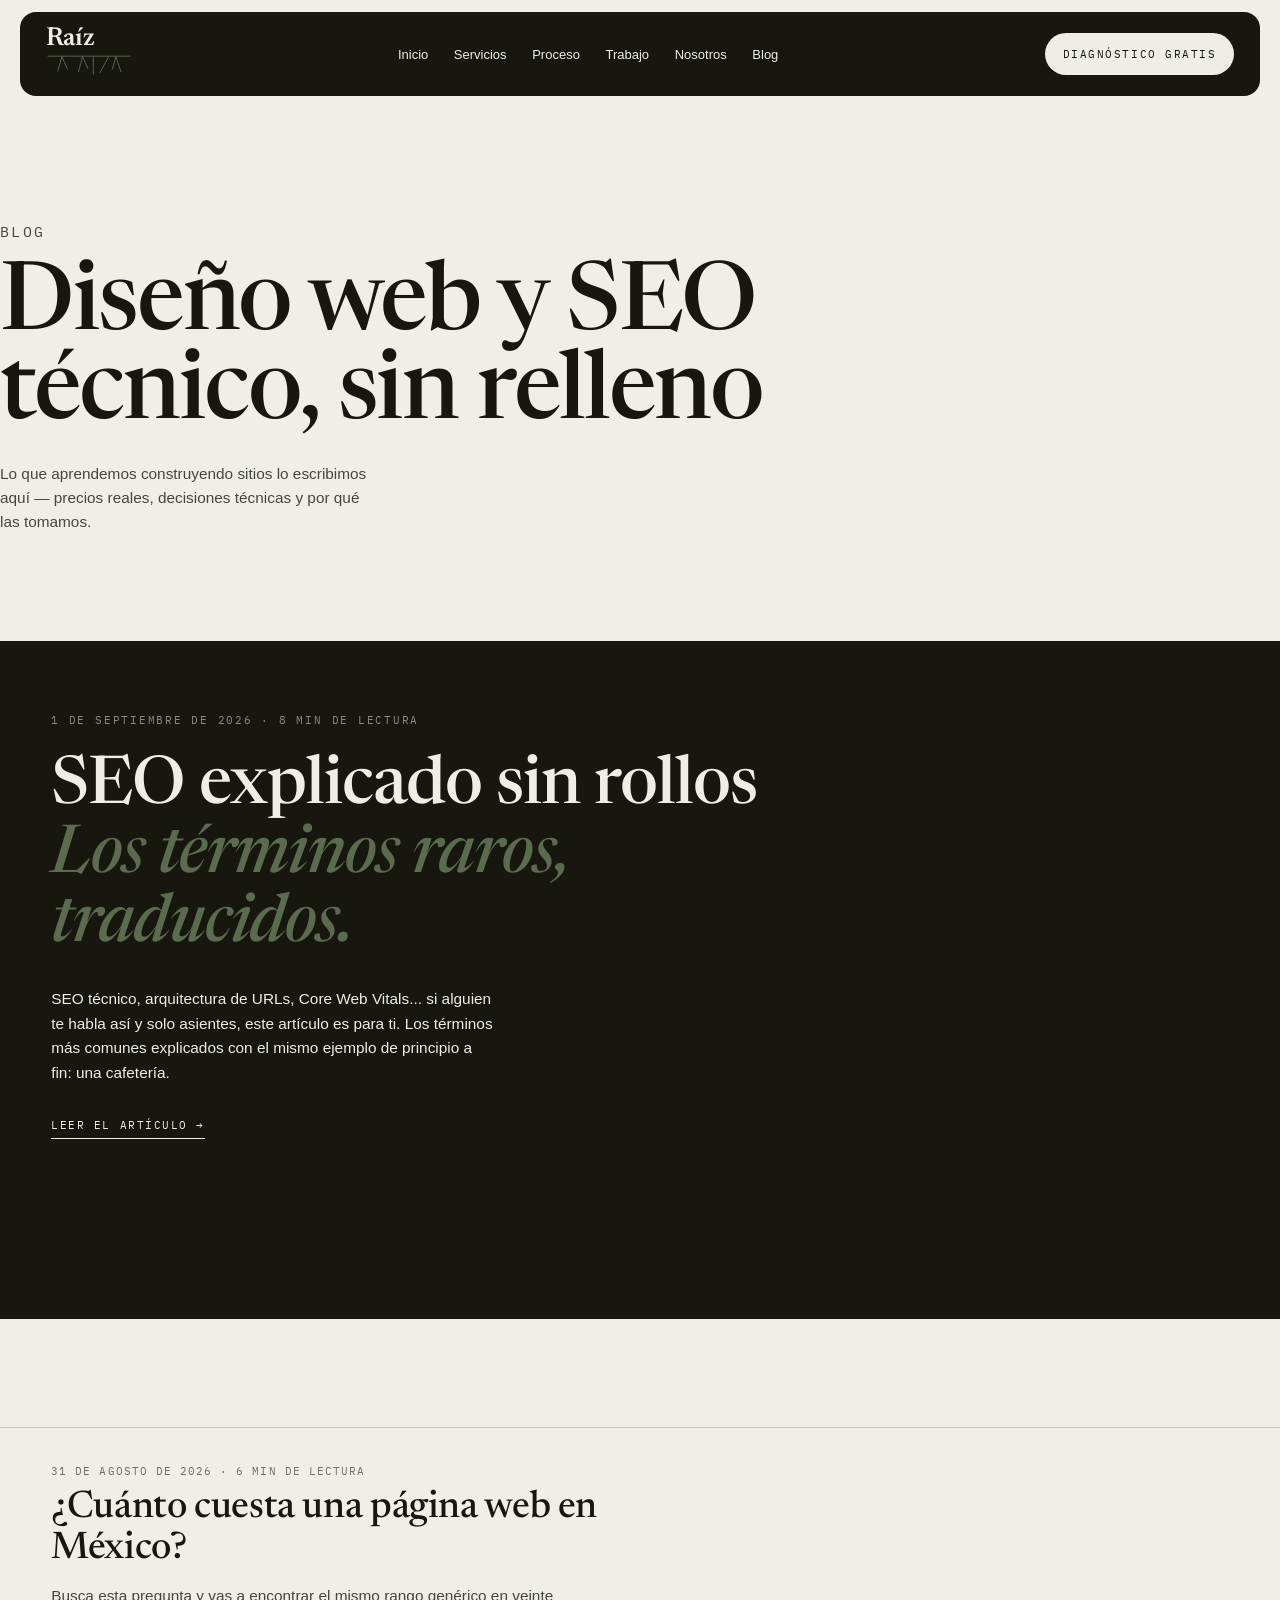
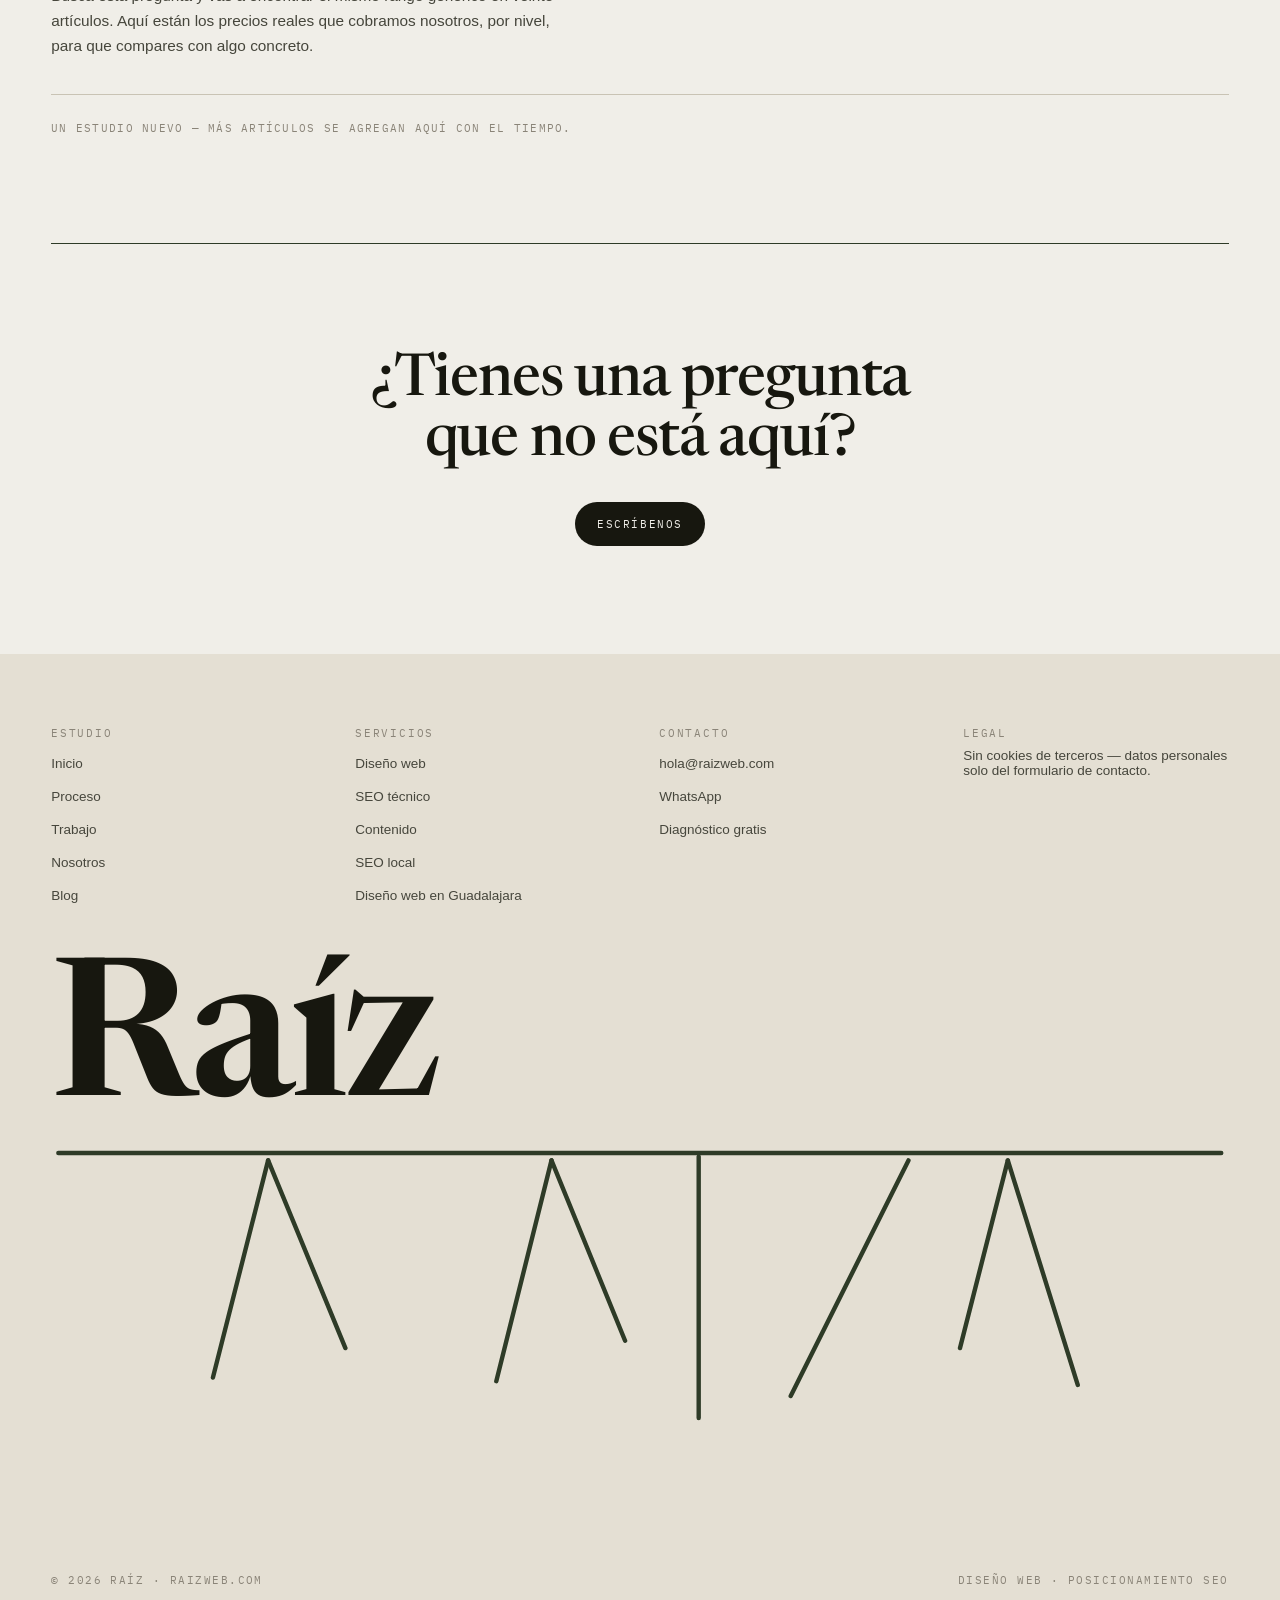
==== commit 638c8aec: "Añade la página de diseño web en Guadalajara Raíz tenía el mismo hueco de páginas por zona que le se" ====
--- a/blog/index.html
+++ b/blog/index.html
@@ -59,7 +59,7 @@
 
 <header class="encabezado">
   <div class="encabezado__barra">
-    <a class="marca" href="../index.html" aria-label="Raíz, inicio">
+    <a class="marca" href="/" aria-label="Raíz, inicio">
       <span class="marca__texto">Raíz</span>
       <svg class="marca__raices" viewBox="0 0 640 210" fill="none" stroke="currentColor" stroke-width="7" stroke-linecap="round" aria-hidden="true">
         <path d="M14 16 H626" />
@@ -71,14 +71,14 @@
       </svg>
     </a>
     <nav class="nav">
-      <a href="../index.html">Inicio</a>
-      <a href="../servicios.html">Servicios</a>
-      <a href="../proceso.html">Proceso</a>
-      <a href="../trabajos.html">Trabajo</a>
-      <a href="../nosotros.html">Nosotros</a>
-      <a href="../blog/">Blog</a>
+      <a href="/">Inicio</a>
+      <a href="/servicios">Servicios</a>
+      <a href="/proceso">Proceso</a>
+      <a href="/trabajos">Trabajo</a>
+      <a href="/nosotros">Nosotros</a>
+      <a href="/blog/">Blog</a>
     </nav>
-    <a class="btn btn--claro" href="../contacto.html"><span class="btn__largo">Diagnóstico gratis</span><span class="btn__corto">Diagnóstico</span></a>
+    <a class="btn btn--claro" href="/contacto"><span class="btn__largo">Diagnóstico gratis</span><span class="btn__corto">Diagnóstico</span></a>
     <button class="menu-boton" type="button" data-menu-boton aria-expanded="false" aria-controls="menu-movil" aria-label="Abrir menú">
       <span></span><span></span>
     </button>
@@ -87,14 +87,14 @@
 
 <div class="menu-movil" id="menu-movil" data-menu-movil>
   <nav>
-    <a href="../index.html">Inicio</a>
-    <a href="../servicios.html">Servicios</a>
-    <a href="../proceso.html">Proceso</a>
-    <a href="../trabajos.html">Trabajo</a>
-    <a href="../nosotros.html">Nosotros</a>
-    <a href="../blog/">Blog</a>
+    <a href="/">Inicio</a>
+    <a href="/servicios">Servicios</a>
+    <a href="/proceso">Proceso</a>
+    <a href="/trabajos">Trabajo</a>
+    <a href="/nosotros">Nosotros</a>
+    <a href="/blog/">Blog</a>
   </nav>
-  <a class="btn btn--claro menu-movil__cta" href="../contacto.html">Diagnóstico gratis</a>
+  <a class="btn btn--claro menu-movil__cta" href="/contacto">Diagnóstico gratis</a>
   <svg class="menu-movil__raices" viewBox="0 0 640 210" fill="none" stroke="currentColor" stroke-width="2.4" stroke-linecap="round" preserveAspectRatio="none" aria-hidden="true">
     <path d="M4 6 H636" />
     <path d="M118 10 L88 128" /><path d="M118 10 L160 112" />
@@ -114,7 +114,7 @@
 
   <section class="seccion seccion--ink" style="padding-top: 0">
     <div class="contenedor">
-      <a class="articulo-destacado reveal" href="seo-explicado-sin-rollos.html">
+      <a class="articulo-destacado reveal" href="/blog/seo-explicado-sin-rollos">
         <p class="mono mono--ink articulo-destacado__fecha">1 de septiembre de 2026 · 8 min de lectura</p>
         <h2 class="articulo-destacado__titulo">SEO explicado sin rollos <em>Los términos raros, traducidos.</em></h2>
         <p class="articulo-destacado__extracto">SEO técnico, arquitectura de URLs, Core Web Vitals... si alguien te habla así y solo asientes, este artículo es para ti. Los términos más comunes explicados con el mismo ejemplo de principio a fin: una cafetería.</p>
@@ -125,7 +125,7 @@
 
   <section class="seccion">
     <div class="contenedor articulos">
-      <a class="articulo-item reveal" href="cuanto-cuesta-una-pagina-web-mexico.html">
+      <a class="articulo-item reveal" href="/blog/cuanto-cuesta-una-pagina-web-mexico">
         <p class="mono articulo-item__fecha">31 de agosto de 2026 · 6 min de lectura</p>
         <h3 class="articulo-item__titulo">¿Cuánto cuesta una página web en México?</h3>
         <p class="articulo-item__extracto">Busca esta pregunta y vas a encontrar el mismo rango genérico en veinte artículos. Aquí están los precios reales que cobramos nosotros, por nivel, para que compares con algo concreto.</p>
@@ -139,7 +139,7 @@
   <section class="contenedor">
     <div class="cta-final reveal">
       <h2>¿Tienes una pregunta que no está aquí?</h2>
-      <a class="btn btn--solido" href="../contacto.html">Escríbenos</a>
+      <a class="btn btn--solido" href="/contacto">Escríbenos</a>
     </div>
   </section>
 </main>
@@ -149,15 +149,15 @@
     <div class="pie__mapa">
       <div class="pie__col">
         <p class="mono">Estudio</p>
-        <a href="../index.html">Inicio</a><a href="../proceso.html">Proceso</a><a href="../trabajos.html">Trabajo</a><a href="../nosotros.html">Nosotros</a><a href="../blog/">Blog</a>
+        <a href="/">Inicio</a><a href="/proceso">Proceso</a><a href="/trabajos">Trabajo</a><a href="/nosotros">Nosotros</a><a href="/blog/">Blog</a>
       </div>
       <div class="pie__col">
         <p class="mono">Servicios</p>
-        <a href="../servicios.html">Diseño web</a><a href="../servicios.html">SEO técnico</a><a href="../servicios.html">Contenido</a><a href="../servicios.html">SEO local</a>
+        <a href="/servicios">Diseño web</a><a href="/servicios">SEO técnico</a><a href="/servicios">Contenido</a><a href="/servicios">SEO local</a><a href="/diseno-web-guadalajara">Diseño web en Guadalajara</a>
       </div>
       <div class="pie__col">
         <p class="mono">Contacto</p>
-        <a href="mailto:hola@raizweb.com">hola@raizweb.com</a><a href="https://wa.me/523331425580" target="_blank" rel="noopener noreferrer">WhatsApp</a><a href="../contacto.html">Diagnóstico gratis</a>
+        <a href="mailto:hola@raizweb.com">hola@raizweb.com</a><a href="https://wa.me/523331425580" target="_blank" rel="noopener noreferrer">WhatsApp</a><a href="/contacto">Diagnóstico gratis</a>
       </div>
       <div class="pie__col">
         <p class="mono">Legal</p>
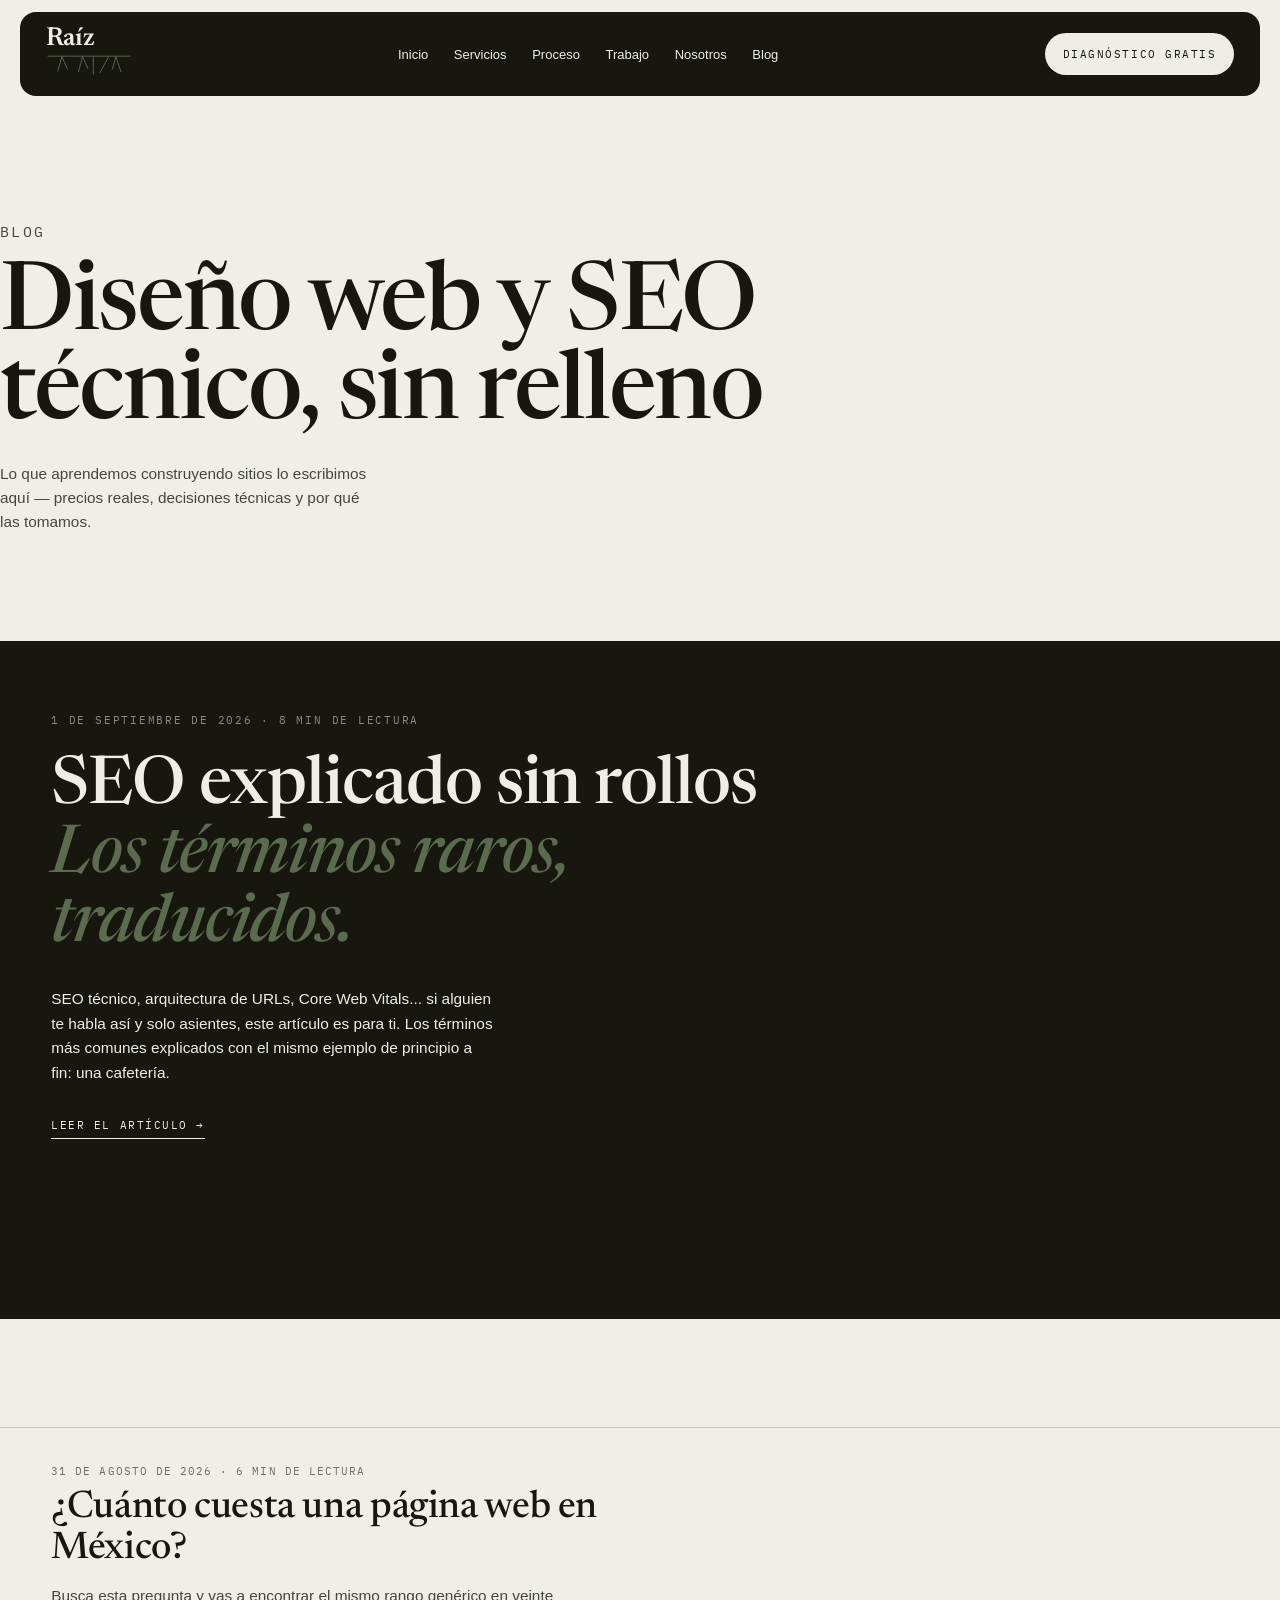
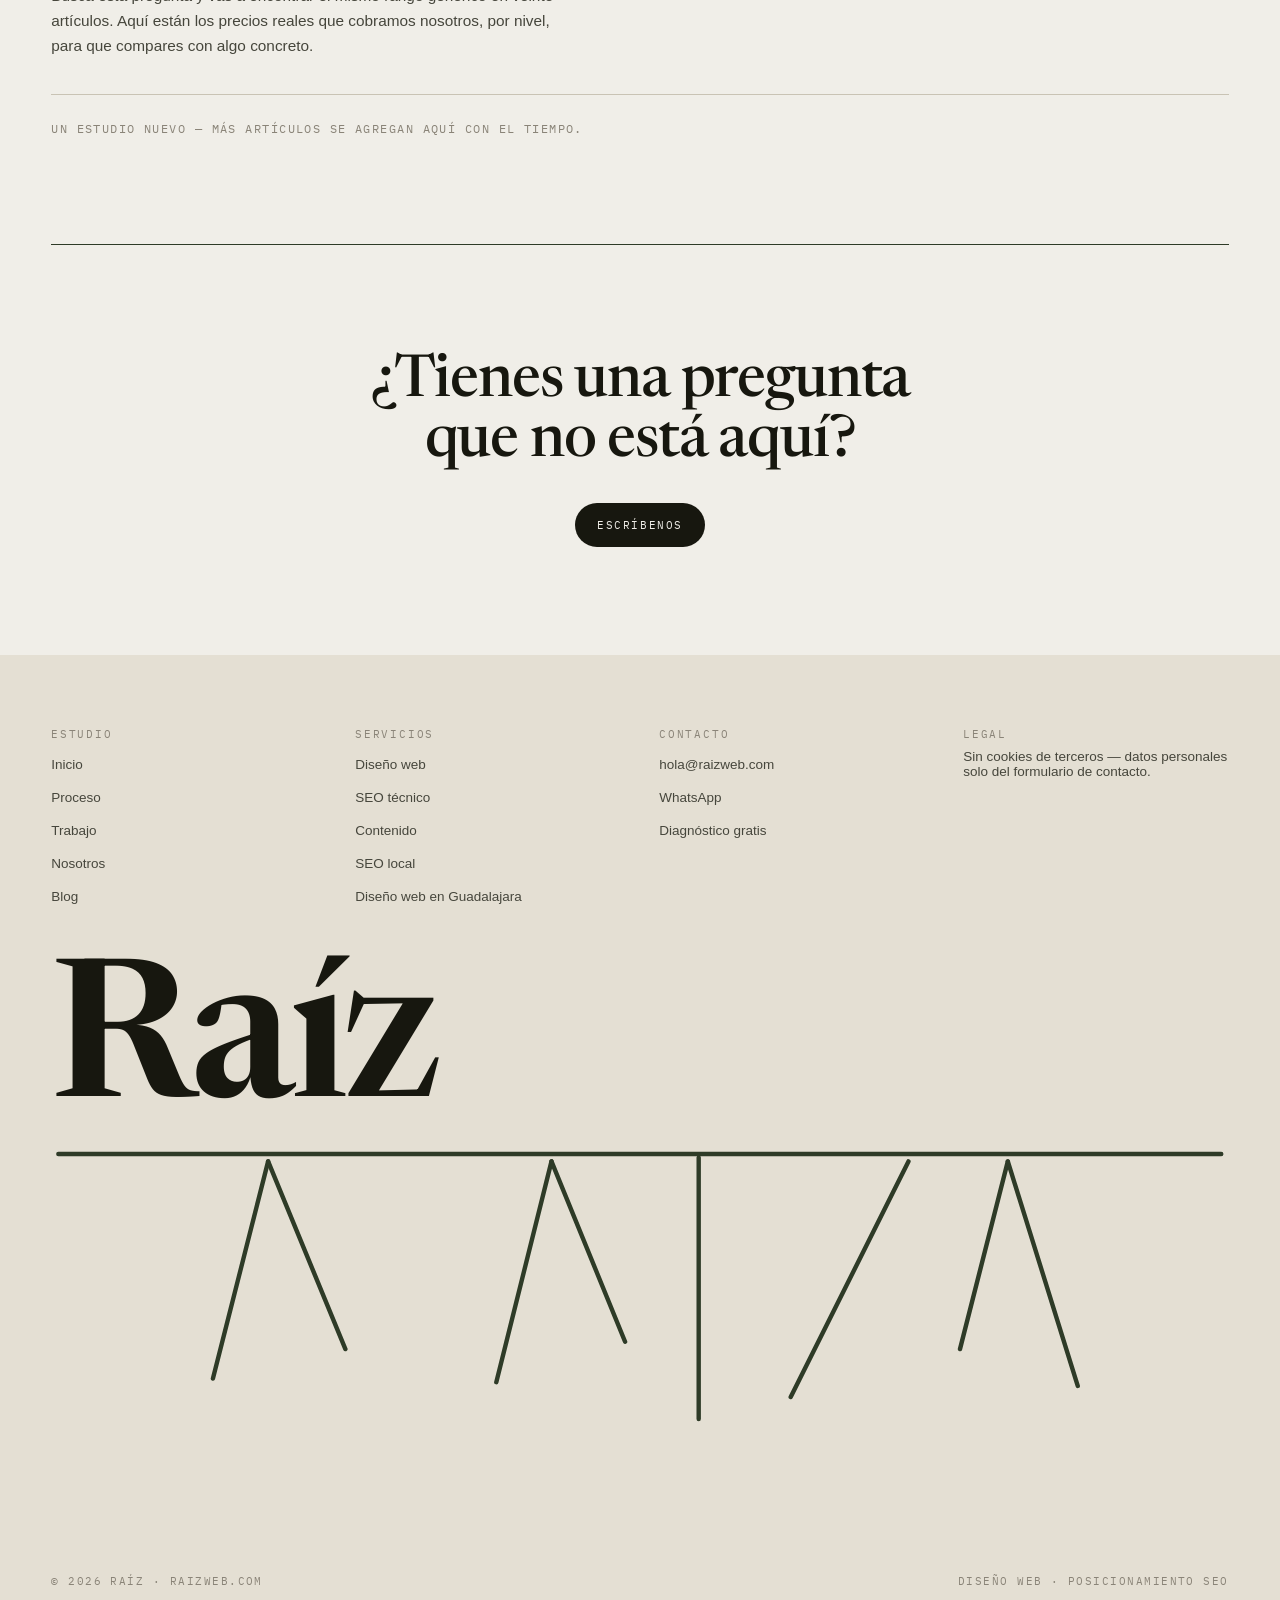
==== commit 8d8fd881: "Mejora la experiencia de la página de Guadalajara y el tacto en móvil Crítica de diseño sobre la pág" ====
--- a/blog/index.html
+++ b/blog/index.html
@@ -33,7 +33,7 @@
 <link rel="preconnect" href="https://fonts.googleapis.com" />
 <link rel="preconnect" href="https://fonts.gstatic.com" crossorigin />
 <link href="https://fonts.googleapis.com/css2?family=Newsreader:ital,opsz,wght@0,6..72,400;0,6..72,500;0,6..72,600;1,6..72,400&family=IBM+Plex+Mono:wght@400;500&display=swap" rel="stylesheet" />
-<link rel="stylesheet" href="../css/raiz.css?v=2" />
+<link rel="stylesheet" href="../css/raiz.css?v=3" />
 
 <script type="application/ld+json">
 {
--- a/css/raiz.css
+++ b/css/raiz.css
@@ -700,3 +700,25 @@
   *, *::before, *::after { animation-duration: .001ms !important; animation-iteration-count: 1 !important; transition-duration: .001ms !important; }
   .reveal { opacity: 1; transform: none; }
 }
+
+/* --- 24. Ergonomía táctil y legibilidad del microtexto ---
+   Fitts: en pantallas de dedo, el objetivo cómodo es 44×44 px. Los enlaces
+   subrayados medían 28 px de alto. El padding crece sólo donde se toca con el
+   dedo (pointer: coarse) y se compensa con margen negativo para no mover el
+   layout ya ajustado. */
+@media (pointer: coarse) {
+  .enlace-subrayado {
+    padding-block: 14px;
+    margin-block: -8px;
+  }
+  /* El botón de la cabecera es el camino principal a contacto y medía 35 px. */
+  .encabezado__barra .btn {
+    min-height: 44px;
+    display: inline-flex;
+    align-items: center;
+  }
+}
+
+/* La nota lleva información real —precios, condiciones—, no es una cortesía
+   legal: 10.5 px la dejaba en tamaño de letra chiquita. */
+.nota { font-size: 12px; }
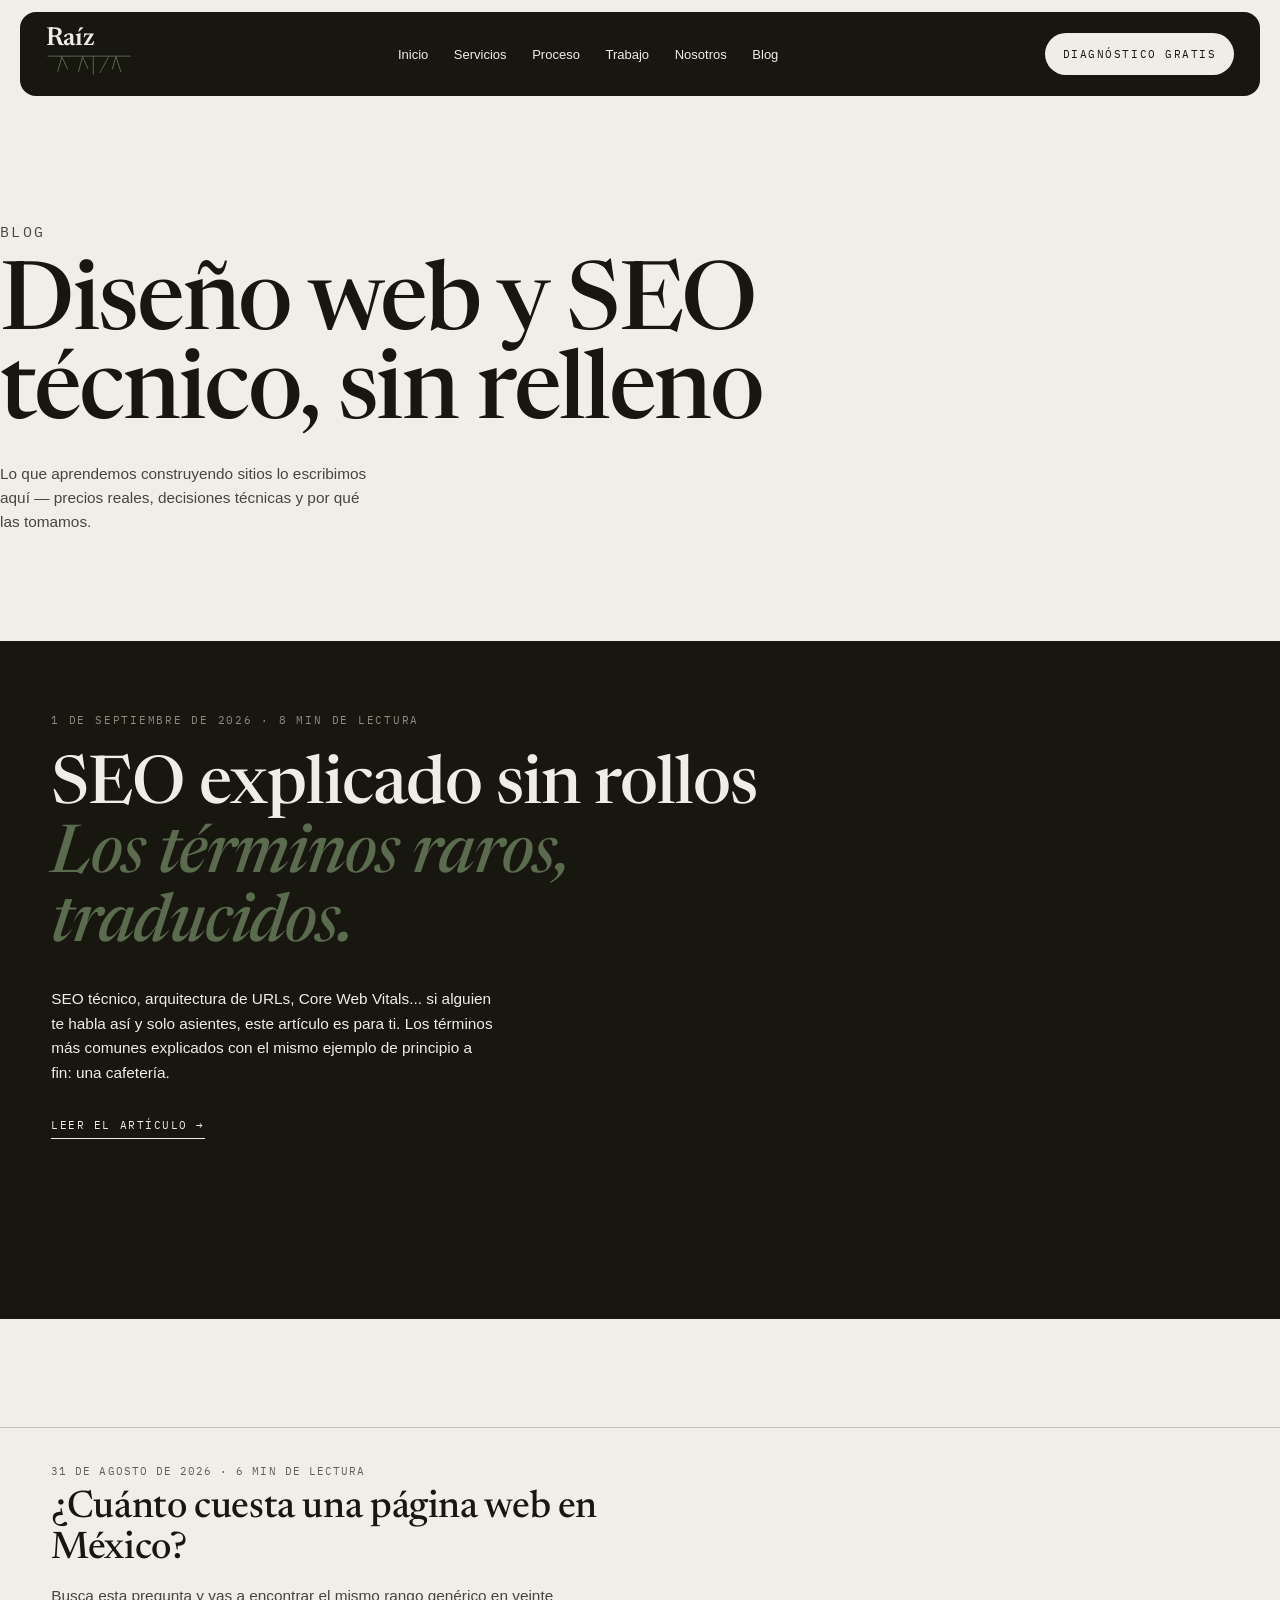
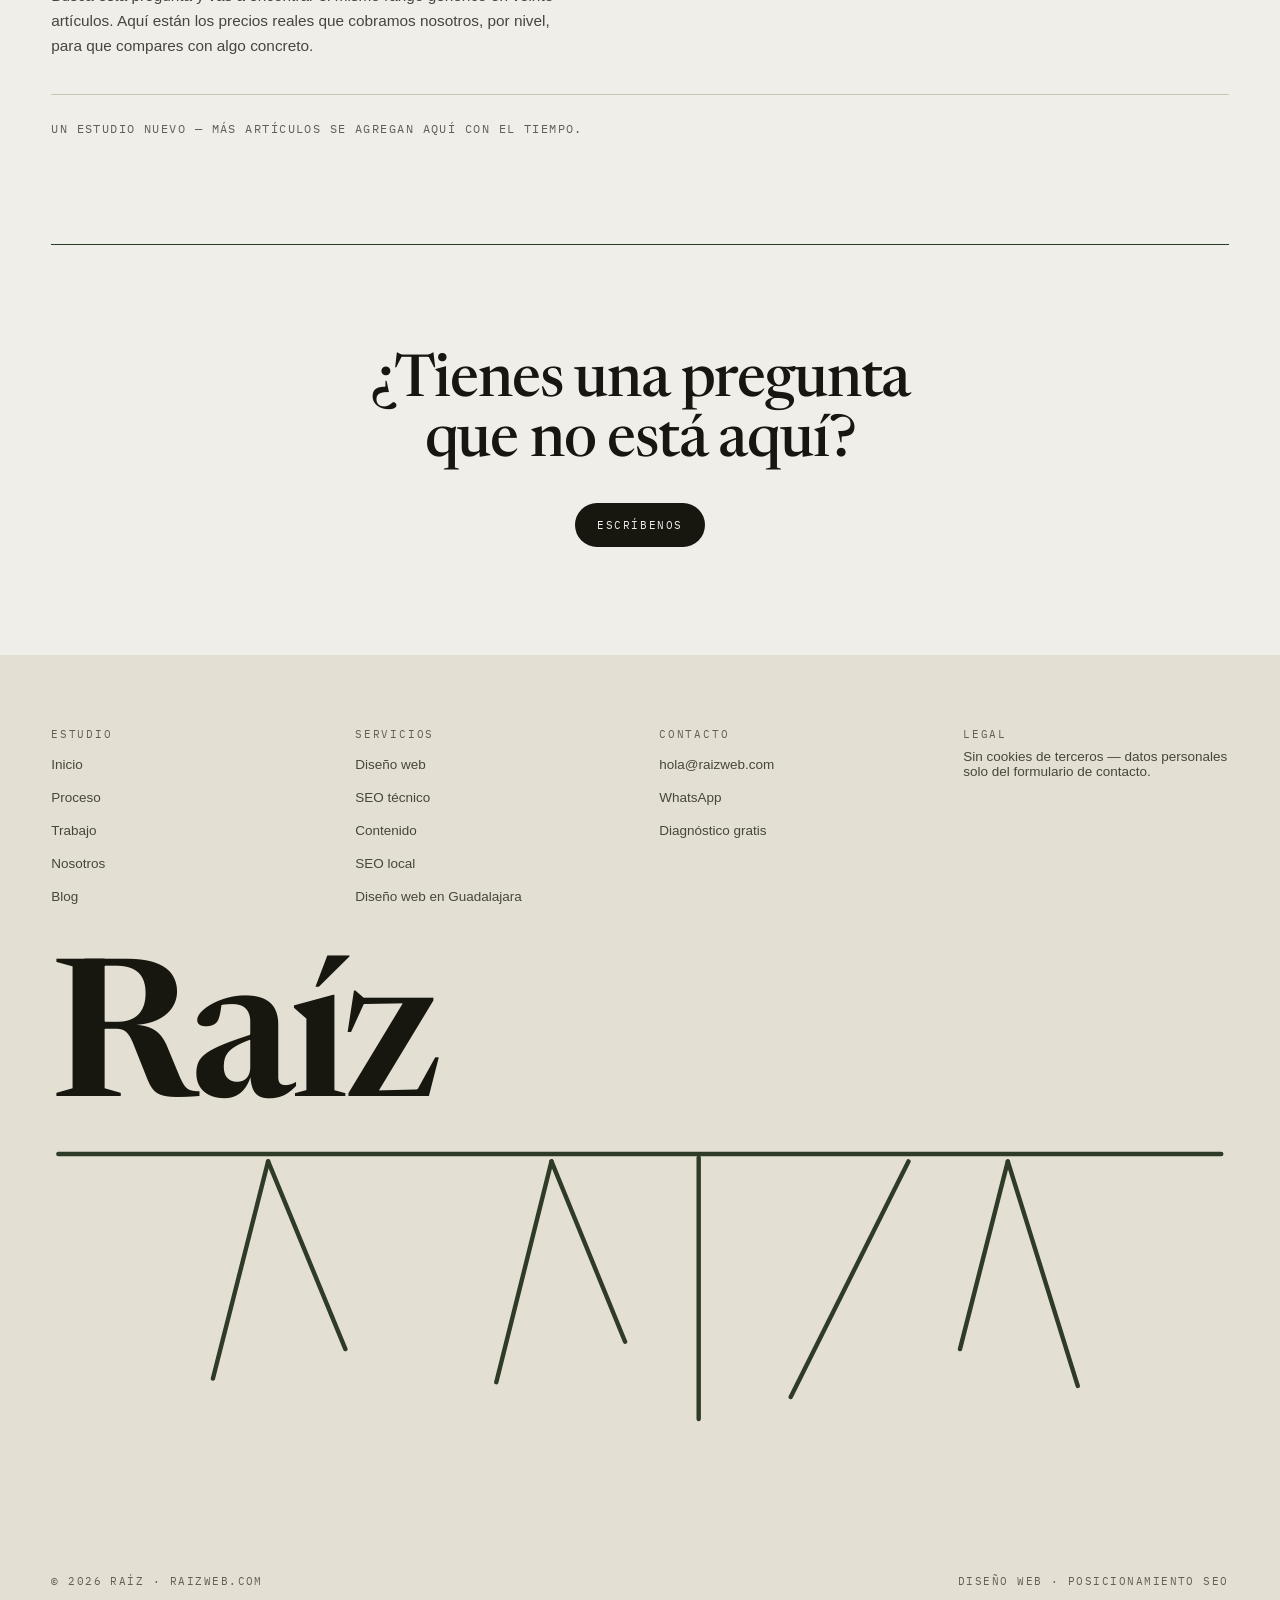
==== commit 602370c1: "Auditoría WCAG 2.2 AA: corrige contraste, salto al contenido y encabezados Auditoría de las 11 págin" ====
--- a/blog/index.html
+++ b/blog/index.html
@@ -33,7 +33,7 @@
 <link rel="preconnect" href="https://fonts.googleapis.com" />
 <link rel="preconnect" href="https://fonts.gstatic.com" crossorigin />
 <link href="https://fonts.googleapis.com/css2?family=Newsreader:ital,opsz,wght@0,6..72,400;0,6..72,500;0,6..72,600;1,6..72,400&family=IBM+Plex+Mono:wght@400;500&display=swap" rel="stylesheet" />
-<link rel="stylesheet" href="../css/raiz.css?v=3" />
+<link rel="stylesheet" href="../css/raiz.css?v=4" />
 
 <script type="application/ld+json">
 {
@@ -56,6 +56,8 @@
 </script>
 </head>
 <body>
+
+<a class="skip-link" href="#main">Saltar al contenido</a>
 
 <header class="encabezado">
   <div class="encabezado__barra">
@@ -157,7 +159,7 @@
       </div>
       <div class="pie__col">
         <p class="mono">Contacto</p>
-        <a href="mailto:hola@raizweb.com">hola@raizweb.com</a><a href="https://wa.me/523331425580" target="_blank" rel="noopener noreferrer">WhatsApp</a><a href="/contacto">Diagnóstico gratis</a>
+        <a href="mailto:hola@raizweb.com">hola@raizweb.com</a><a href="https://wa.me/523331425580" target="_blank" rel="noopener noreferrer" aria-label="WhatsApp (abre en una pestaña nueva)">WhatsApp</a><a href="/contacto">Diagnóstico gratis</a>
       </div>
       <div class="pie__col">
         <p class="mono">Legal</p>
--- a/css/raiz.css
+++ b/css/raiz.css
@@ -16,8 +16,11 @@
   --verde-claro: #5A6B4E;
   --verde-terminal: #7E8C71;
   --texto: #46463C;
-  --texto-suave: #6E6E62;
-  --texto-arena: #8A8478;
+  /* Los dos grises claros no llegaban a 4.5:1 (WCAG 1.4.3 AA) sobre los fondos
+     del sitio: --texto-suave daba 3.88:1 sobre arena y --texto-arena, 2.79:1.
+     Se oscurecieron manteniendo el tono; ahora pasan sobre paper, arena y arena-2. */
+  --texto-suave: #606056;
+  --texto-arena: #635F56;
   --texto-ink: #A9A99C;
   --texto-ink-suave: #8B8B7E;
   --linea: #C9C3B4;              /* hairline sobre paper */
@@ -722,3 +725,50 @@
 /* La nota lleva información real —precios, condiciones—, no es una cortesía
    legal: 10.5 px la dejaba en tamaño de letra chiquita. */
 .nota { font-size: 12px; }
+
+/* --- 25. Accesibilidad: salto al contenido y foco de marca ---
+   WCAG 2.4.1 (A): quien navega con teclado atravesaba los ocho enlaces de la
+   cabecera en cada página antes de llegar al contenido. El enlace vive fuera de
+   pantalla y aparece al recibir el foco. */
+.skip-link {
+  position: absolute;
+  left: 16px;
+  top: -200px;
+  z-index: 1200;
+  background: var(--ink);
+  color: var(--crema);
+  font-family: var(--mono);
+  font-size: 12px;
+  letter-spacing: .12em;
+  text-transform: uppercase;
+  padding: 14px 20px;
+  border-radius: var(--radio-s, 4px);
+  transition: top .18s ease-out;
+}
+.skip-link:focus { top: 12px; }
+
+/* WCAG 2.4.7 (AA): el foco ya era visible con el anillo del navegador, pero es
+   de 1 px y naranja sobre crema. Este usa el verde de marca y más grosor. */
+:focus-visible {
+  outline: 2px solid var(--verde);
+  outline-offset: 3px;
+  border-radius: 2px;
+}
+.seccion--ink :focus-visible,
+.pie :focus-visible { outline-color: var(--crema); }
+
+@media (prefers-reduced-motion: reduce) {
+  .skip-link { transition: none; }
+}
+
+/* Texto sólo para lectores de pantalla: da estructura donde el diseño no
+   necesita un título visible. */
+.sr-only {
+  position: absolute;
+  width: 1px; height: 1px;
+  padding: 0; margin: -1px;
+  overflow: hidden;
+  clip-path: inset(50%);
+  white-space: nowrap;
+  border: 0;
+}
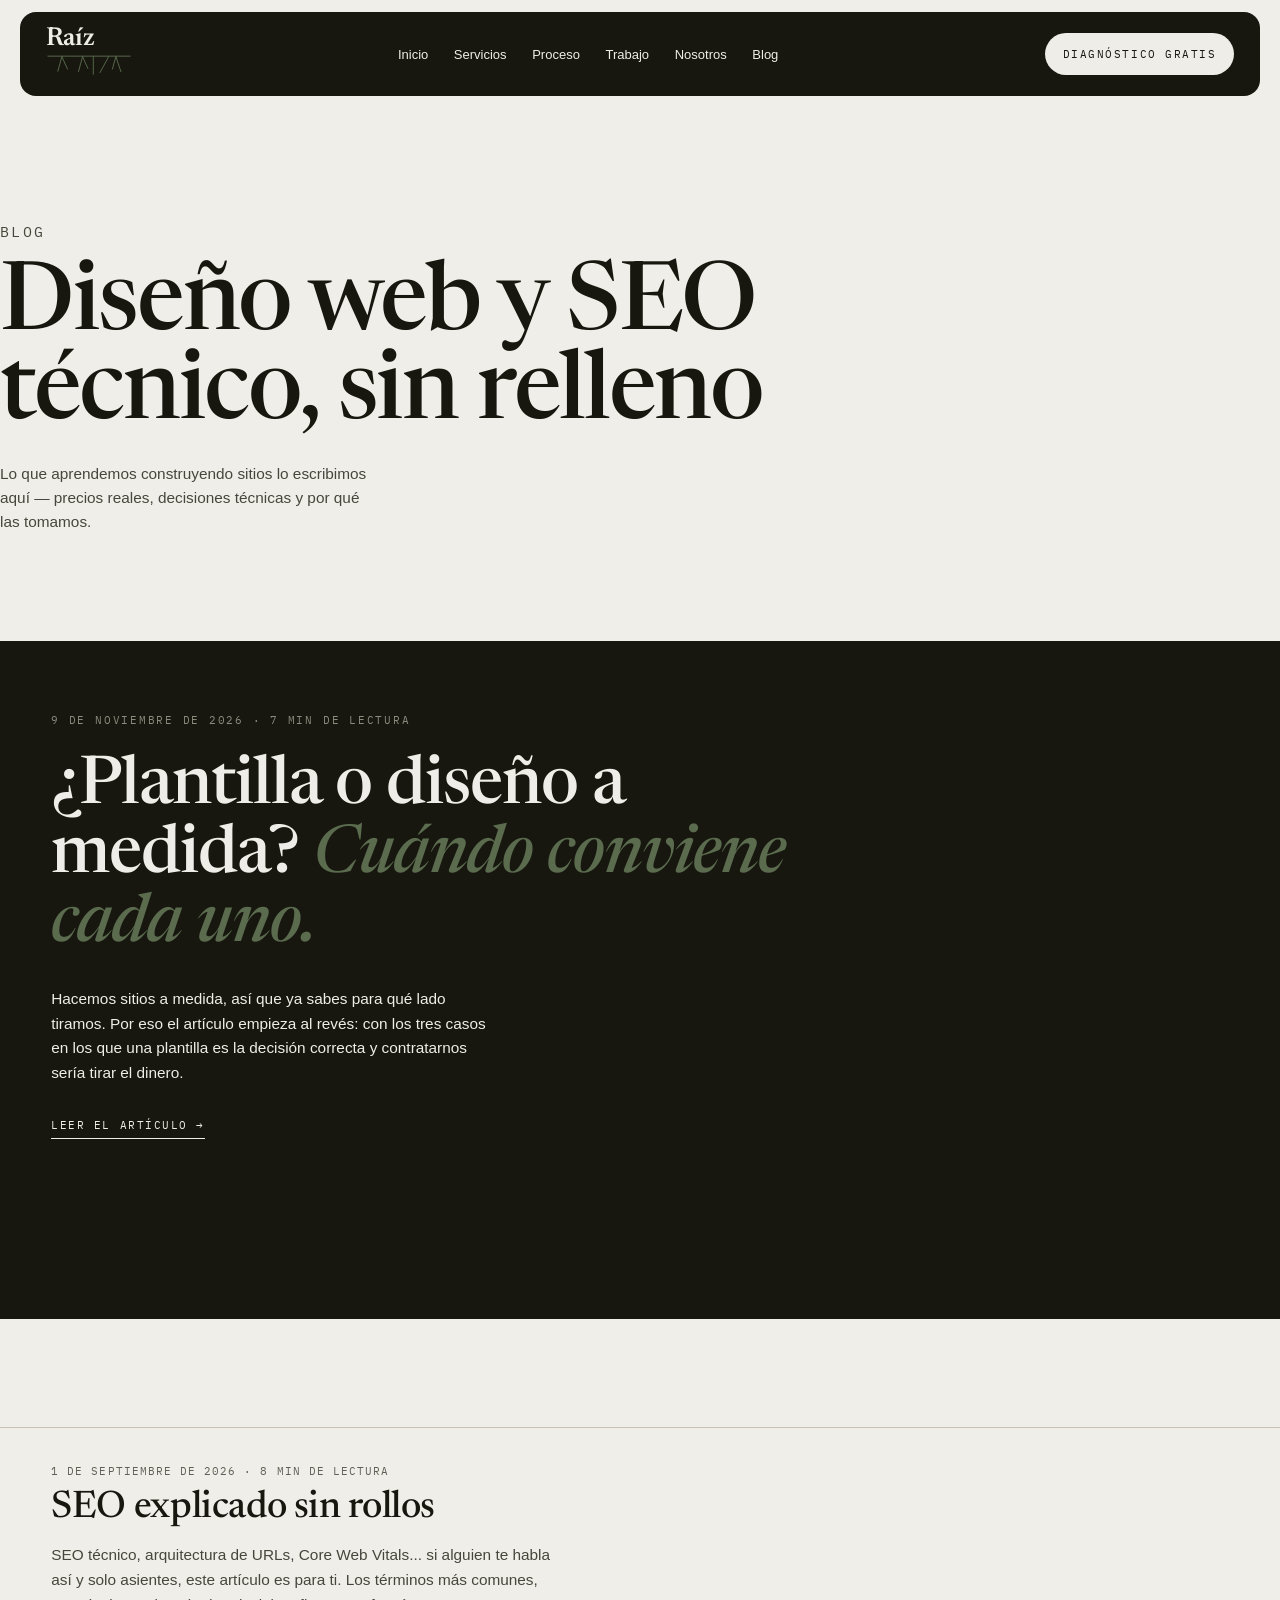
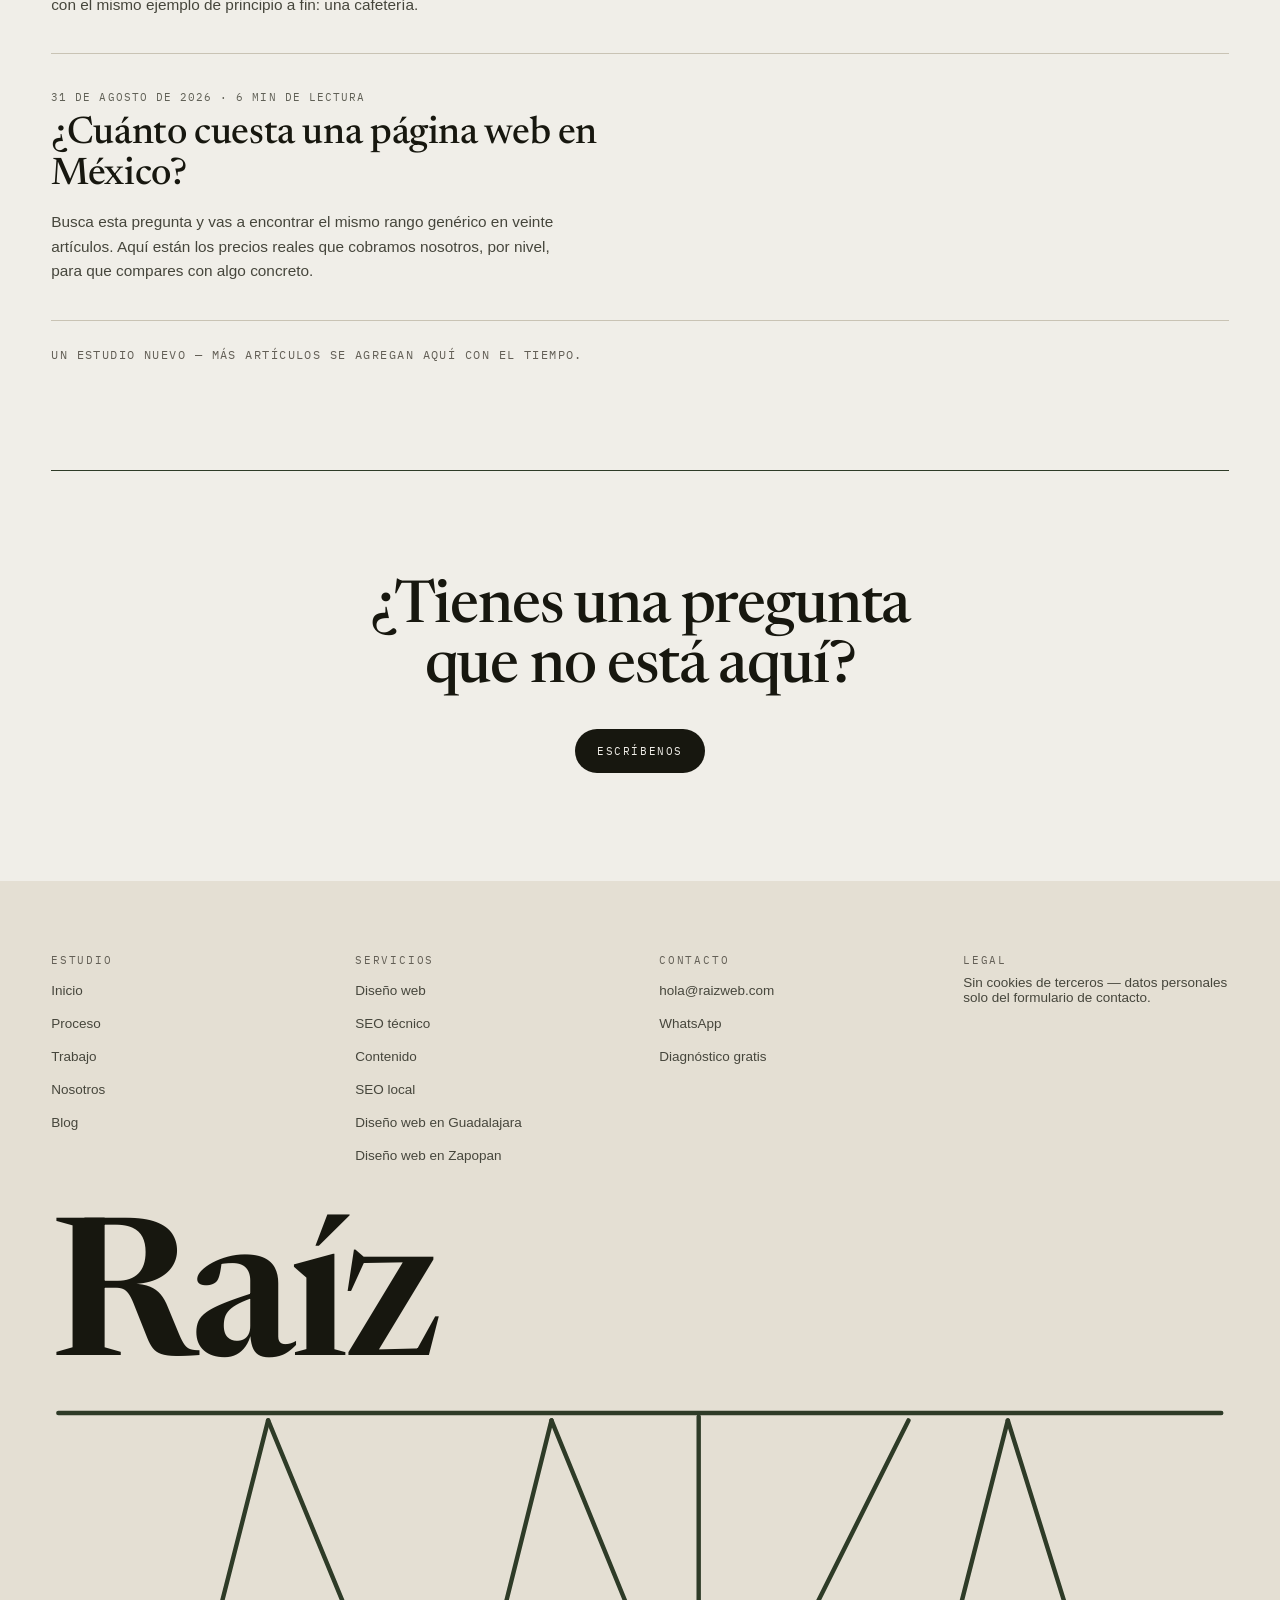
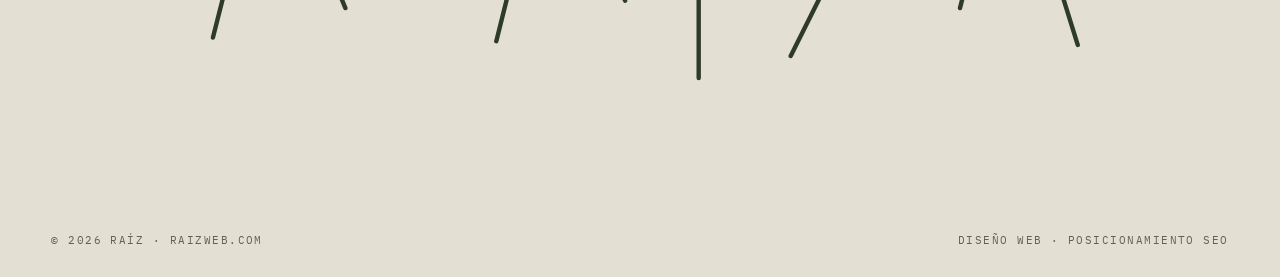
==== commit 43fbbae4: "Añade el artículo de plantilla vs. a medida y la página de Zapopan El sitio llevaba ocho semanas sin" ====
--- a/blog/index.html
+++ b/blog/index.html
@@ -116,18 +116,23 @@
 
   <section class="seccion seccion--ink" style="padding-top: 0">
     <div class="contenedor">
-      <a class="articulo-destacado reveal" href="/blog/seo-explicado-sin-rollos">
-        <p class="mono mono--ink articulo-destacado__fecha">1 de septiembre de 2026 · 8 min de lectura</p>
-        <h2 class="articulo-destacado__titulo">SEO explicado sin rollos <em>Los términos raros, traducidos.</em></h2>
-        <p class="articulo-destacado__extracto">SEO técnico, arquitectura de URLs, Core Web Vitals... si alguien te habla así y solo asientes, este artículo es para ti. Los términos más comunes explicados con el mismo ejemplo de principio a fin: una cafetería.</p>
-        <span class="enlace-subrayado" style="border-bottom-color: var(--crema)">Leer el artículo →</span>
-      </a>
+      <a class="articulo-destacado reveal" href="/blog/plantilla-o-diseno-a-medida">
+            <p class="mono mono--ink articulo-destacado__fecha">9 de noviembre de 2026 · 7 min de lectura</p>
+            <h2 class="articulo-destacado__titulo">¿Plantilla o diseño a medida? <em>Cuándo conviene cada uno.</em></h2>
+            <p class="articulo-destacado__extracto">Hacemos sitios a medida, así que ya sabes para qué lado tiramos. Por eso el artículo empieza al revés: con los tres casos en los que una plantilla es la decisión correcta y contratarnos sería tirar el dinero.</p>
+            <span class="enlace-subrayado" style="border-bottom-color: var(--crema)">Leer el artículo →</span>
+          </a>
     </div>
   </section>
 
   <section class="seccion">
     <div class="contenedor articulos">
-      <a class="articulo-item reveal" href="/blog/cuanto-cuesta-una-pagina-web-mexico">
+      <a class="articulo-item reveal" href="/blog/seo-explicado-sin-rollos">
+            <p class="mono articulo-item__fecha">1 de septiembre de 2026 · 8 min de lectura</p>
+            <h3 class="articulo-item__titulo">SEO explicado sin rollos</h3>
+            <p class="articulo-item__extracto">SEO técnico, arquitectura de URLs, Core Web Vitals... si alguien te habla así y solo asientes, este artículo es para ti. Los términos más comunes, con el mismo ejemplo de principio a fin: una cafetería.</p>
+          </a>
+          <a class="articulo-item reveal" href="/blog/cuanto-cuesta-una-pagina-web-mexico">
         <p class="mono articulo-item__fecha">31 de agosto de 2026 · 6 min de lectura</p>
         <h3 class="articulo-item__titulo">¿Cuánto cuesta una página web en México?</h3>
         <p class="articulo-item__extracto">Busca esta pregunta y vas a encontrar el mismo rango genérico en veinte artículos. Aquí están los precios reales que cobramos nosotros, por nivel, para que compares con algo concreto.</p>
@@ -155,7 +160,7 @@
       </div>
       <div class="pie__col">
         <p class="mono">Servicios</p>
-        <a href="/servicios">Diseño web</a><a href="/servicios">SEO técnico</a><a href="/servicios">Contenido</a><a href="/servicios">SEO local</a><a href="/diseno-web-guadalajara">Diseño web en Guadalajara</a>
+        <a href="/servicios">Diseño web</a><a href="/servicios">SEO técnico</a><a href="/servicios">Contenido</a><a href="/servicios">SEO local</a><a href="/diseno-web-guadalajara">Diseño web en Guadalajara</a><a href="/diseno-web-zapopan">Diseño web en Zapopan</a>
       </div>
       <div class="pie__col">
         <p class="mono">Contacto</p>
